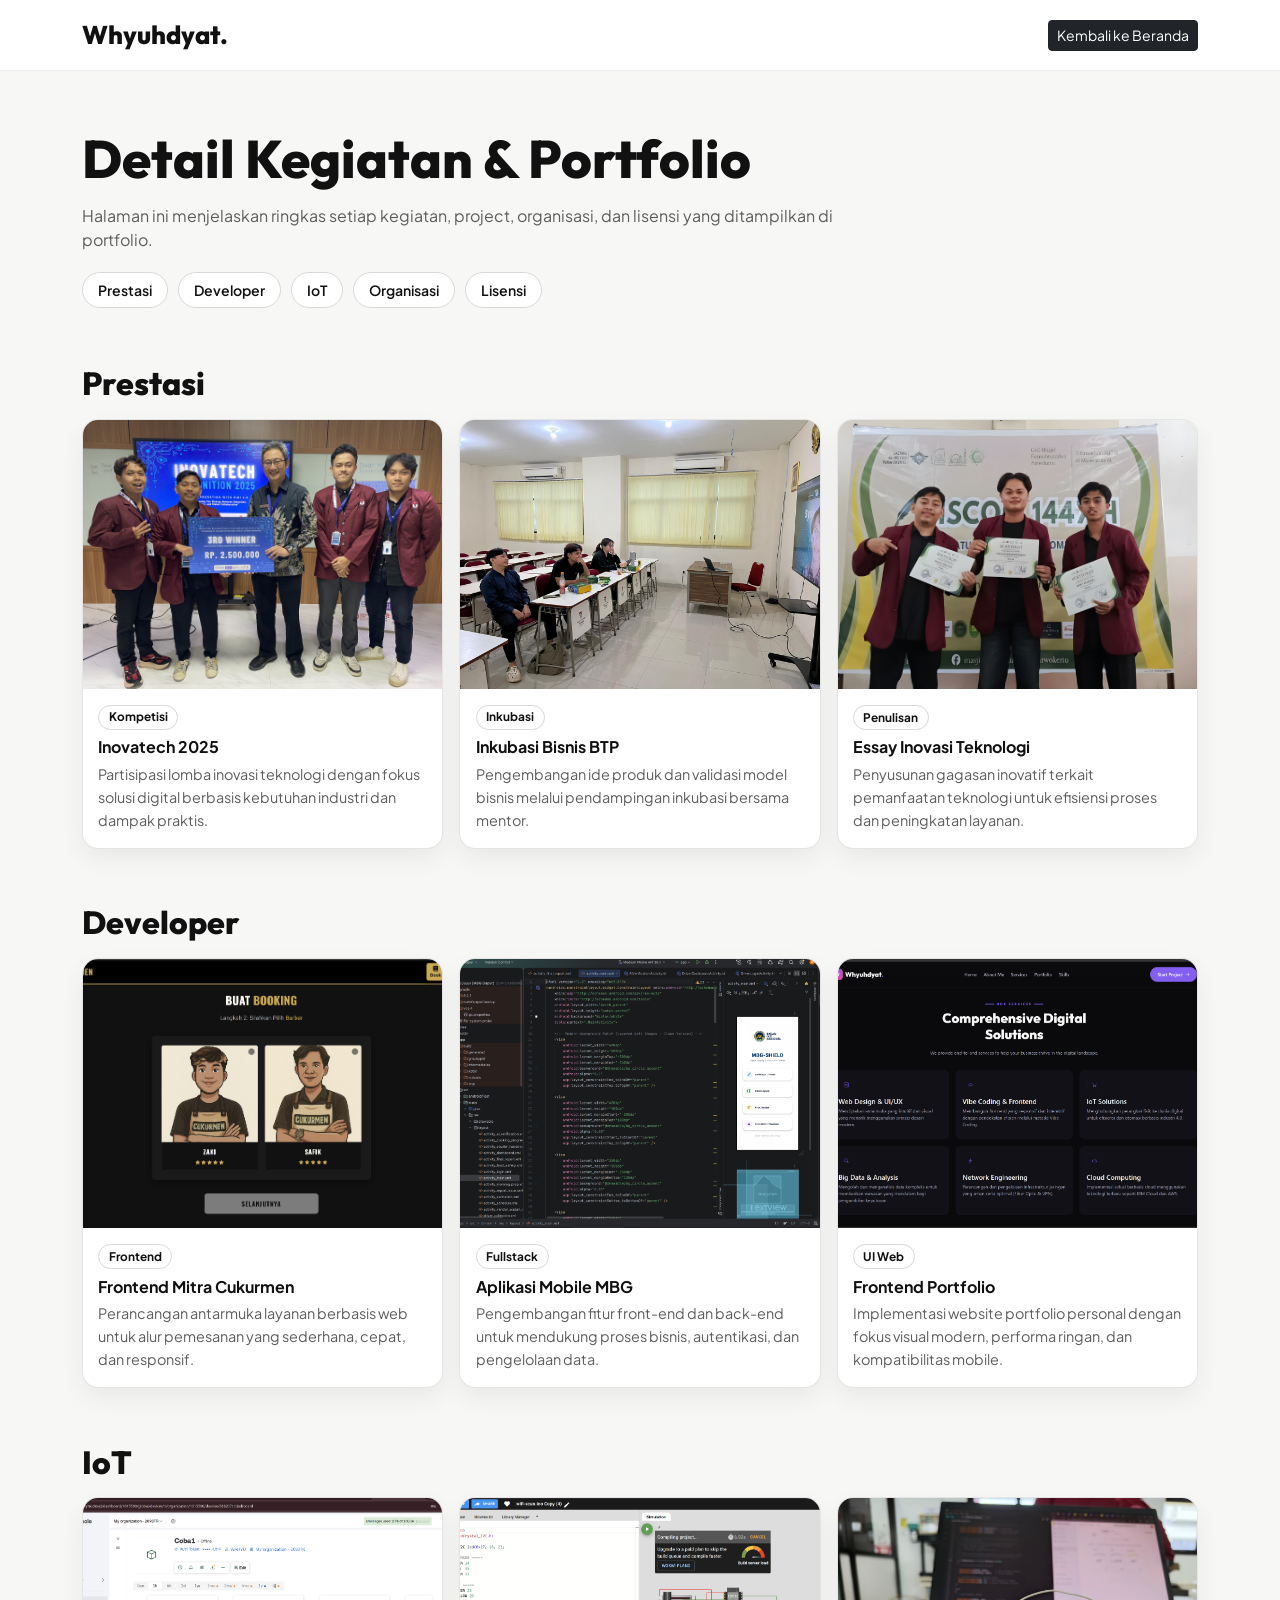
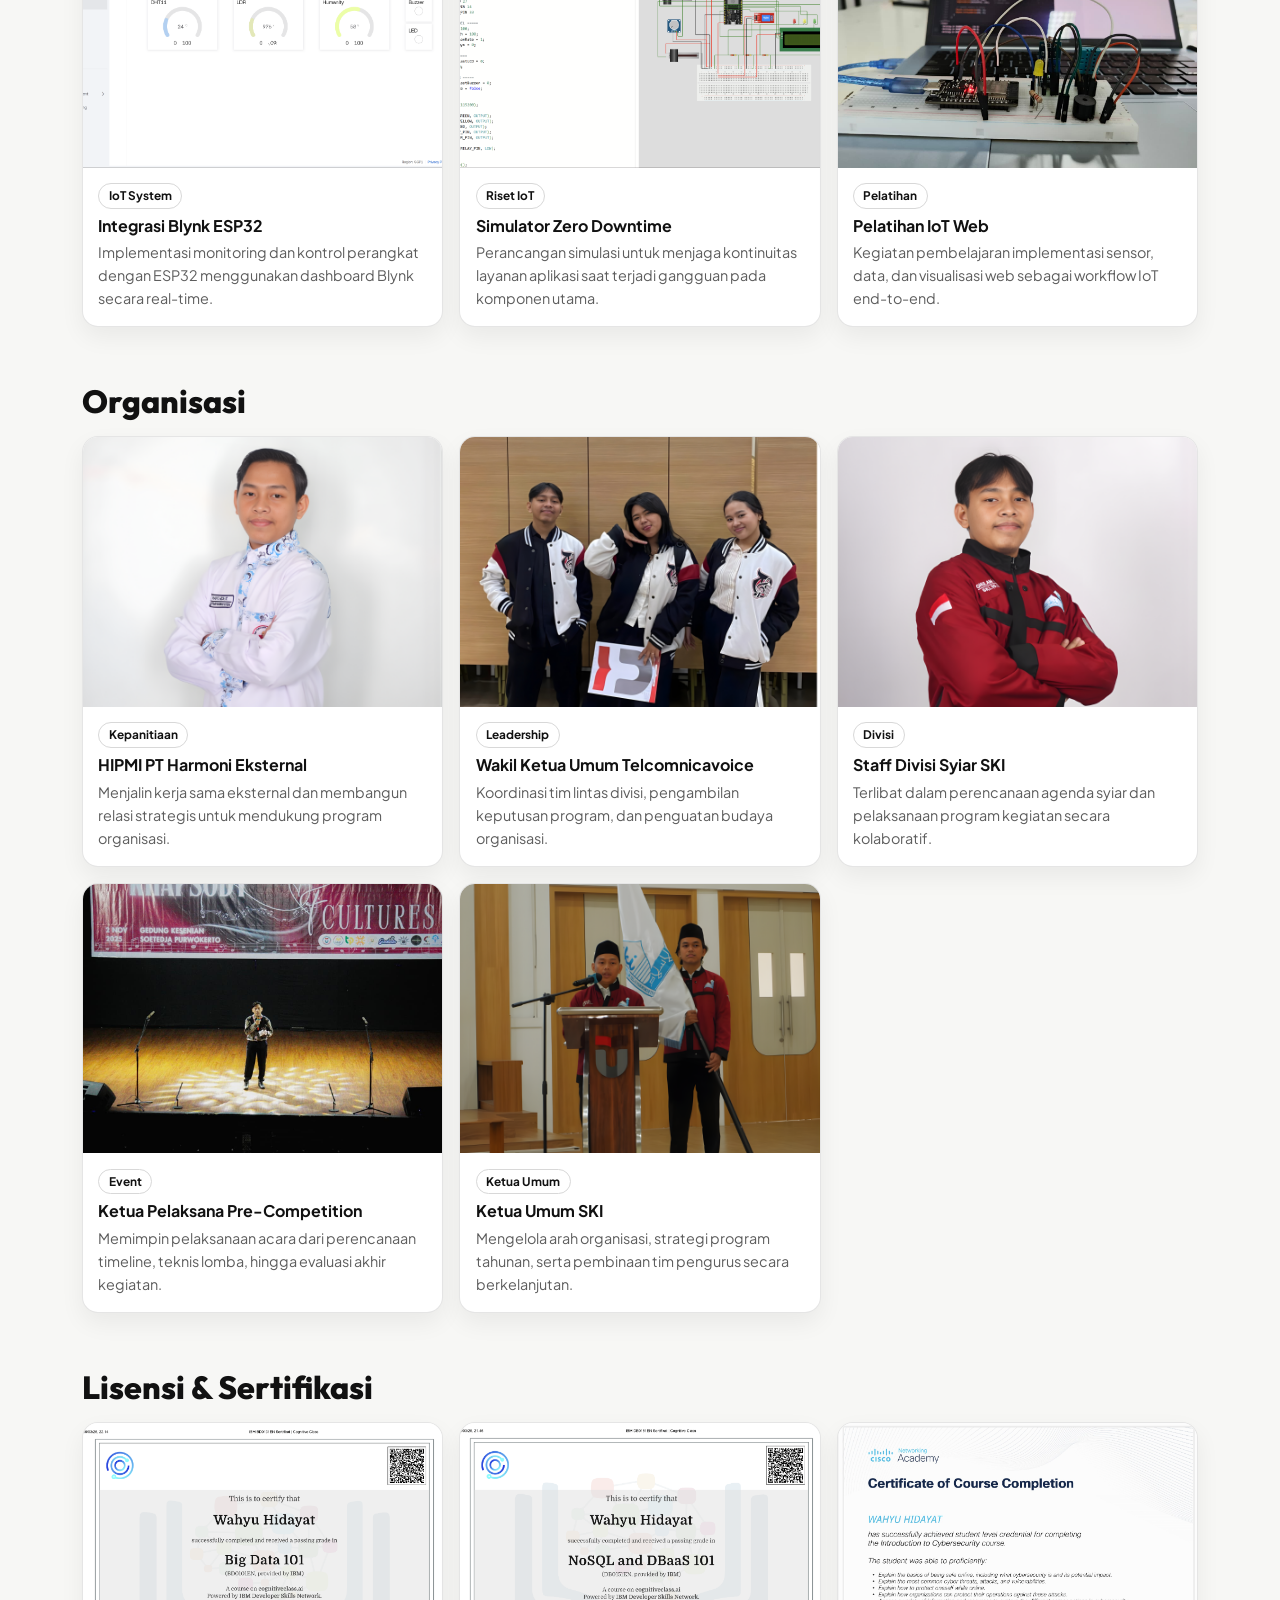
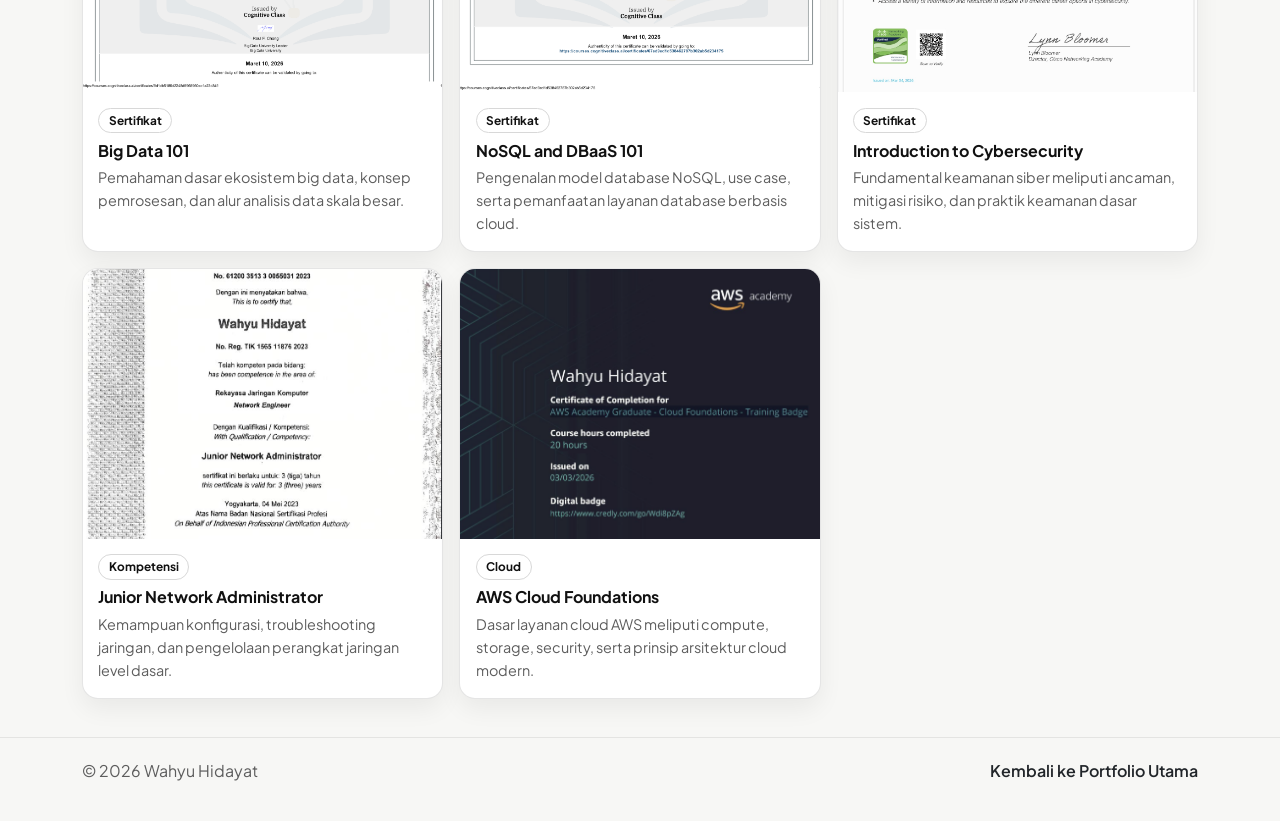
==== kegiatan.html @ df93b041 "update" ====
<!doctype html>
<html lang="id">
  <head>
    <meta charset="UTF-8" />
    <meta name="viewport" content="width=device-width, initial-scale=1.0" />
    <title>Detail Kegiatan - Wahyu Hidayat</title>
    <link rel="preconnect" href="https://fonts.googleapis.com" />
    <link rel="preconnect" href="https://fonts.gstatic.com" crossorigin />
    <link
      href="https://fonts.googleapis.com/css2?family=Outfit:wght@400;600;700;800&family=Plus+Jakarta+Sans:wght@400;500;600;700&display=swap"
      rel="stylesheet"
    />
    <link
      href="https://cdn.jsdelivr.net/npm/bootstrap@5.3.3/dist/css/bootstrap.min.css"
      rel="stylesheet"
      integrity="sha384-QWTKZyjpPEjISv5WaRU9OFeRpok6YctnYmDr5pNlyT2bRjXh0JMhjY6hW+ALEwIH"
      crossorigin="anonymous"
    />
    <style>
      :root {
        --bg: #f7f7f5;
        --surface: #ffffff;
        --fg: #111111;
        --muted: #5d5d5d;
        --line: #d8d8d8;
      }

      body {
        font-family: "Plus Jakarta Sans", sans-serif;
        background: var(--bg);
        color: var(--fg);
      }

      .topbar {
        position: sticky;
        top: 0;
        z-index: 100;
        background: rgba(255, 255, 255, 0.95);
        backdrop-filter: blur(10px);
        border-bottom: 1px solid rgba(0, 0, 0, 0.08);
      }

      .brand {
        font-family: "Outfit", sans-serif;
        font-weight: 800;
        font-size: 1.6rem;
      }

      .page-hero {
        padding: 3.5rem 0 2.5rem;
      }

      .page-title {
        font-family: "Outfit", sans-serif;
        font-weight: 800;
        font-size: clamp(2rem, 4.6vw, 3.3rem);
        margin-bottom: 0.8rem;
      }

      .page-subtitle {
        color: var(--muted);
        max-width: 820px;
      }

      .category-nav {
        display: flex;
        flex-wrap: wrap;
        gap: 0.6rem;
        margin-top: 1.3rem;
      }

      .category-nav a {
        text-decoration: none;
        color: var(--fg);
        background: var(--surface);
        border: 1px solid var(--line);
        border-radius: 999px;
        padding: 0.4rem 0.95rem;
        font-weight: 600;
        font-size: 0.88rem;
      }

      .section-block {
        padding: 1rem 0 2.4rem;
      }

      .section-block h2 {
        font-family: "Outfit", sans-serif;
        font-weight: 800;
        margin-bottom: 1rem;
      }

      .activity-grid {
        display: grid;
        grid-template-columns: repeat(3, minmax(0, 1fr));
        gap: 1rem;
      }

      .activity-card {
        background: var(--surface);
        border: 1px solid rgba(0, 0, 0, 0.1);
        border-radius: 16px;
        overflow: hidden;
        box-shadow: 0 10px 24px rgba(0, 0, 0, 0.06);
      }

      .activity-card img {
        width: 100%;
        aspect-ratio: 4 / 3;
        object-fit: cover;
        display: block;
      }

      .activity-body {
        padding: 0.9rem 0.95rem 1rem;
      }

      .activity-title {
        font-size: 1rem;
        font-weight: 700;
        margin-bottom: 0.4rem;
      }

      .activity-desc {
        font-size: 0.9rem;
        line-height: 1.6;
        color: var(--muted);
        margin: 0;
      }

      .activity-meta {
        display: inline-block;
        margin-bottom: 0.45rem;
        border: 1px solid var(--line);
        border-radius: 999px;
        padding: 0.18rem 0.6rem;
        font-size: 0.74rem;
        font-weight: 700;
      }

      .footer-note {
        border-top: 1px solid rgba(0, 0, 0, 0.08);
        padding: 1.3rem 0 2.4rem;
        color: var(--muted);
      }

      @media (max-width: 991.98px) {
        .activity-grid {
          grid-template-columns: repeat(2, minmax(0, 1fr));
        }
      }

      @media (max-width: 767.98px) {
        .page-hero {
          padding: 2.4rem 0 1.5rem;
        }

        .activity-grid {
          grid-template-columns: repeat(2, minmax(0, 1fr));
          gap: 0.75rem;
        }

        .activity-card img {
          aspect-ratio: 1 / 1;
        }

        .activity-body {
          padding: 0.75rem;
        }

        .activity-title {
          font-size: 0.9rem;
        }

        .activity-desc {
          font-size: 0.8rem;
          line-height: 1.45;
        }
      }
    </style>
  </head>
  <body>
    <header class="topbar">
      <div class="container py-3 d-flex align-items-center justify-content-between">
        <div class="brand">Whyuhdyat.</div>
        <a href="index.html" class="btn btn-dark btn-sm">Kembali ke Beranda</a>
      </div>
    </header>

    <main>
      <section class="page-hero">
        <div class="container">
          <h1 class="page-title">Detail Kegiatan & Portfolio</h1>
          <p class="page-subtitle">
            Halaman ini menjelaskan ringkas setiap kegiatan, project, organisasi, dan lisensi yang ditampilkan di portfolio.
          </p>
          <div class="category-nav">
            <a href="#prestasi">Prestasi</a>
            <a href="#developer">Developer</a>
            <a href="#iot">IoT</a>
            <a href="#organisasi">Organisasi</a>
            <a href="#lisensi">Lisensi</a>
          </div>
        </div>
      </section>

      <section id="prestasi" class="section-block">
        <div class="container">
          <h2>Prestasi</h2>
          <div class="activity-grid">
            <article class="activity-card">
              <img src="Image/lomba1.jpg" alt="Inovatech 2025" />
              <div class="activity-body">
                <span class="activity-meta">Kompetisi</span>
                <h3 class="activity-title">Inovatech 2025</h3>
                <p class="activity-desc">Partisipasi lomba inovasi teknologi dengan fokus solusi digital berbasis kebutuhan industri dan dampak praktis.</p>
              </div>
            </article>
            <article class="activity-card">
              <img src="Image/lomba2.jpeg" alt="Inkubasi Bisnis BTP" />
              <div class="activity-body">
                <span class="activity-meta">Inkubasi</span>
                <h3 class="activity-title">Inkubasi Bisnis BTP</h3>
                <p class="activity-desc">Pengembangan ide produk dan validasi model bisnis melalui pendampingan inkubasi bersama mentor.</p>
              </div>
            </article>
            <article class="activity-card">
              <img src="Image/lomba3.png" alt="Essay Inovasi Teknologi" />
              <div class="activity-body">
                <span class="activity-meta">Penulisan</span>
                <h3 class="activity-title">Essay Inovasi Teknologi</h3>
                <p class="activity-desc">Penyusunan gagasan inovatif terkait pemanfaatan teknologi untuk efisiensi proses dan peningkatan layanan.</p>
              </div>
            </article>
          </div>
        </div>
      </section>

      <section id="developer" class="section-block">
        <div class="container">
          <h2>Developer</h2>
          <div class="activity-grid">
            <article class="activity-card">
              <img src="Image/dev1.png" alt="Frontend Mitra Cukurmen" />
              <div class="activity-body">
                <span class="activity-meta">Frontend</span>
                <h3 class="activity-title">Frontend Mitra Cukurmen</h3>
                <p class="activity-desc">Perancangan antarmuka layanan berbasis web untuk alur pemesanan yang sederhana, cepat, dan responsif.</p>
              </div>
            </article>
            <article class="activity-card">
              <img src="Image/dev2.png" alt="Fullstack Aplikasi Mobile MBG" />
              <div class="activity-body">
                <span class="activity-meta">Fullstack</span>
                <h3 class="activity-title">Aplikasi Mobile MBG</h3>
                <p class="activity-desc">Pengembangan fitur front-end dan back-end untuk mendukung proses bisnis, autentikasi, dan pengelolaan data.</p>
              </div>
            </article>
            <article class="activity-card">
              <img src="Image/dev3.png" alt="Frontend Portofolio" />
              <div class="activity-body">
                <span class="activity-meta">UI Web</span>
                <h3 class="activity-title">Frontend Portfolio</h3>
                <p class="activity-desc">Implementasi website portfolio personal dengan fokus visual modern, performa ringan, dan kompatibilitas mobile.</p>
              </div>
            </article>
          </div>
        </div>
      </section>

      <section id="iot" class="section-block">
        <div class="container">
          <h2>IoT</h2>
          <div class="activity-grid">
            <article class="activity-card">
              <img src="Image/iot1.png" alt="Integrasi Blynk ESP32" />
              <div class="activity-body">
                <span class="activity-meta">IoT System</span>
                <h3 class="activity-title">Integrasi Blynk ESP32</h3>
                <p class="activity-desc">Implementasi monitoring dan kontrol perangkat dengan ESP32 menggunakan dashboard Blynk secara real-time.</p>
              </div>
            </article>
            <article class="activity-card">
              <img src="Image/iot2.png" alt="Simulator Zero Downtime Aplikasi" />
              <div class="activity-body">
                <span class="activity-meta">Riset IoT</span>
                <h3 class="activity-title">Simulator Zero Downtime</h3>
                <p class="activity-desc">Perancangan simulasi untuk menjaga kontinuitas layanan aplikasi saat terjadi gangguan pada komponen utama.</p>
              </div>
            </article>
            <article class="activity-card">
              <img src="Image/iot3.jpeg" alt="Pelatihan IoT Web" />
              <div class="activity-body">
                <span class="activity-meta">Pelatihan</span>
                <h3 class="activity-title">Pelatihan IoT Web</h3>
                <p class="activity-desc">Kegiatan pembelajaran implementasi sensor, data, dan visualisasi web sebagai workflow IoT end-to-end.</p>
              </div>
            </article>
          </div>
        </div>
      </section>

      <section id="organisasi" class="section-block">
        <div class="container">
          <h2>Organisasi</h2>
          <div class="activity-grid">
            <article class="activity-card">
              <img src="Image/organisasi1.png" alt="Hipmi PT Harmoni Eksternal" />
              <div class="activity-body">
                <span class="activity-meta">Kepanitiaan</span>
                <h3 class="activity-title">HIPMI PT Harmoni Eksternal</h3>
                <p class="activity-desc">Menjalin kerja sama eksternal dan membangun relasi strategis untuk mendukung program organisasi.</p>
              </div>
            </article>
            <article class="activity-card">
              <img src="Image/organisasi2.png" alt="Wakil Ketua Umum Telcomnicavoice" />
              <div class="activity-body">
                <span class="activity-meta">Leadership</span>
                <h3 class="activity-title">Wakil Ketua Umum Telcomnicavoice</h3>
                <p class="activity-desc">Koordinasi tim lintas divisi, pengambilan keputusan program, dan penguatan budaya organisasi.</p>
              </div>
            </article>
            <article class="activity-card">
              <img src="Image/organisasi3.png" alt="Staff Divisi Syiar SKI" />
              <div class="activity-body">
                <span class="activity-meta">Divisi</span>
                <h3 class="activity-title">Staff Divisi Syiar SKI</h3>
                <p class="activity-desc">Terlibat dalam perencanaan agenda syiar dan pelaksanaan program kegiatan secara kolaboratif.</p>
              </div>
            </article>
            <article class="activity-card">
              <img src="Image/organisasi4.png.jpeg" alt="Ketua Pelaksana Pre-Competition" />
              <div class="activity-body">
                <span class="activity-meta">Event</span>
                <h3 class="activity-title">Ketua Pelaksana Pre-Competition</h3>
                <p class="activity-desc">Memimpin pelaksanaan acara dari perencanaan timeline, teknis lomba, hingga evaluasi akhir kegiatan.</p>
              </div>
            </article>
            <article class="activity-card">
              <img src="Image/organisasi5.png" alt="Ketua Umum SKI" />
              <div class="activity-body">
                <span class="activity-meta">Ketua Umum</span>
                <h3 class="activity-title">Ketua Umum SKI</h3>
                <p class="activity-desc">Mengelola arah organisasi, strategi program tahunan, serta pembinaan tim pengurus secara berkelanjutan.</p>
              </div>
            </article>
          </div>
        </div>
      </section>

      <section id="lisensi" class="section-block">
        <div class="container">
          <h2>Lisensi & Sertifikasi</h2>
          <div class="activity-grid">
            <article class="activity-card">
              <img src="Image/sertif1.png" alt="Big Data 101" />
              <div class="activity-body">
                <span class="activity-meta">Sertifikat</span>
                <h3 class="activity-title">Big Data 101</h3>
                <p class="activity-desc">Pemahaman dasar ekosistem big data, konsep pemrosesan, dan alur analisis data skala besar.</p>
              </div>
            </article>
            <article class="activity-card">
              <img src="Image/sertif2.png" alt="NoSQL and DBaaS 101" />
              <div class="activity-body">
                <span class="activity-meta">Sertifikat</span>
                <h3 class="activity-title">NoSQL and DBaaS 101</h3>
                <p class="activity-desc">Pengenalan model database NoSQL, use case, serta pemanfaatan layanan database berbasis cloud.</p>
              </div>
            </article>
            <article class="activity-card">
              <img src="Image/sertif3.png" alt="Introduction to Cybersecurity" />
              <div class="activity-body">
                <span class="activity-meta">Sertifikat</span>
                <h3 class="activity-title">Introduction to Cybersecurity</h3>
                <p class="activity-desc">Fundamental keamanan siber meliputi ancaman, mitigasi risiko, dan praktik keamanan dasar sistem.</p>
              </div>
            </article>
            <article class="activity-card">
              <img src="Image/sertif4.png" alt="Sertifikat Kompetensi Junior Network Administrator" />
              <div class="activity-body">
                <span class="activity-meta">Kompetensi</span>
                <h3 class="activity-title">Junior Network Administrator</h3>
                <p class="activity-desc">Kemampuan konfigurasi, troubleshooting jaringan, dan pengelolaan perangkat jaringan level dasar.</p>
              </div>
            </article>
            <article class="activity-card">
              <img src="Image/sertif5.png" alt="AWS Academy Graduate - Cloud Foundations" />
              <div class="activity-body">
                <span class="activity-meta">Cloud</span>
                <h3 class="activity-title">AWS Cloud Foundations</h3>
                <p class="activity-desc">Dasar layanan cloud AWS meliputi compute, storage, security, serta prinsip arsitektur cloud modern.</p>
              </div>
            </article>
          </div>
        </div>
      </section>
    </main>

    <footer class="footer-note">
      <div class="container">
        <div class="d-flex flex-wrap justify-content-between gap-2">
          <span>&copy; 2026 Wahyu Hidayat</span>
          <a href="index.html" class="text-decoration-none text-dark fw-semibold">Kembali ke Portfolio Utama</a>
        </div>
      </div>
    </footer>
  </body>
</html>
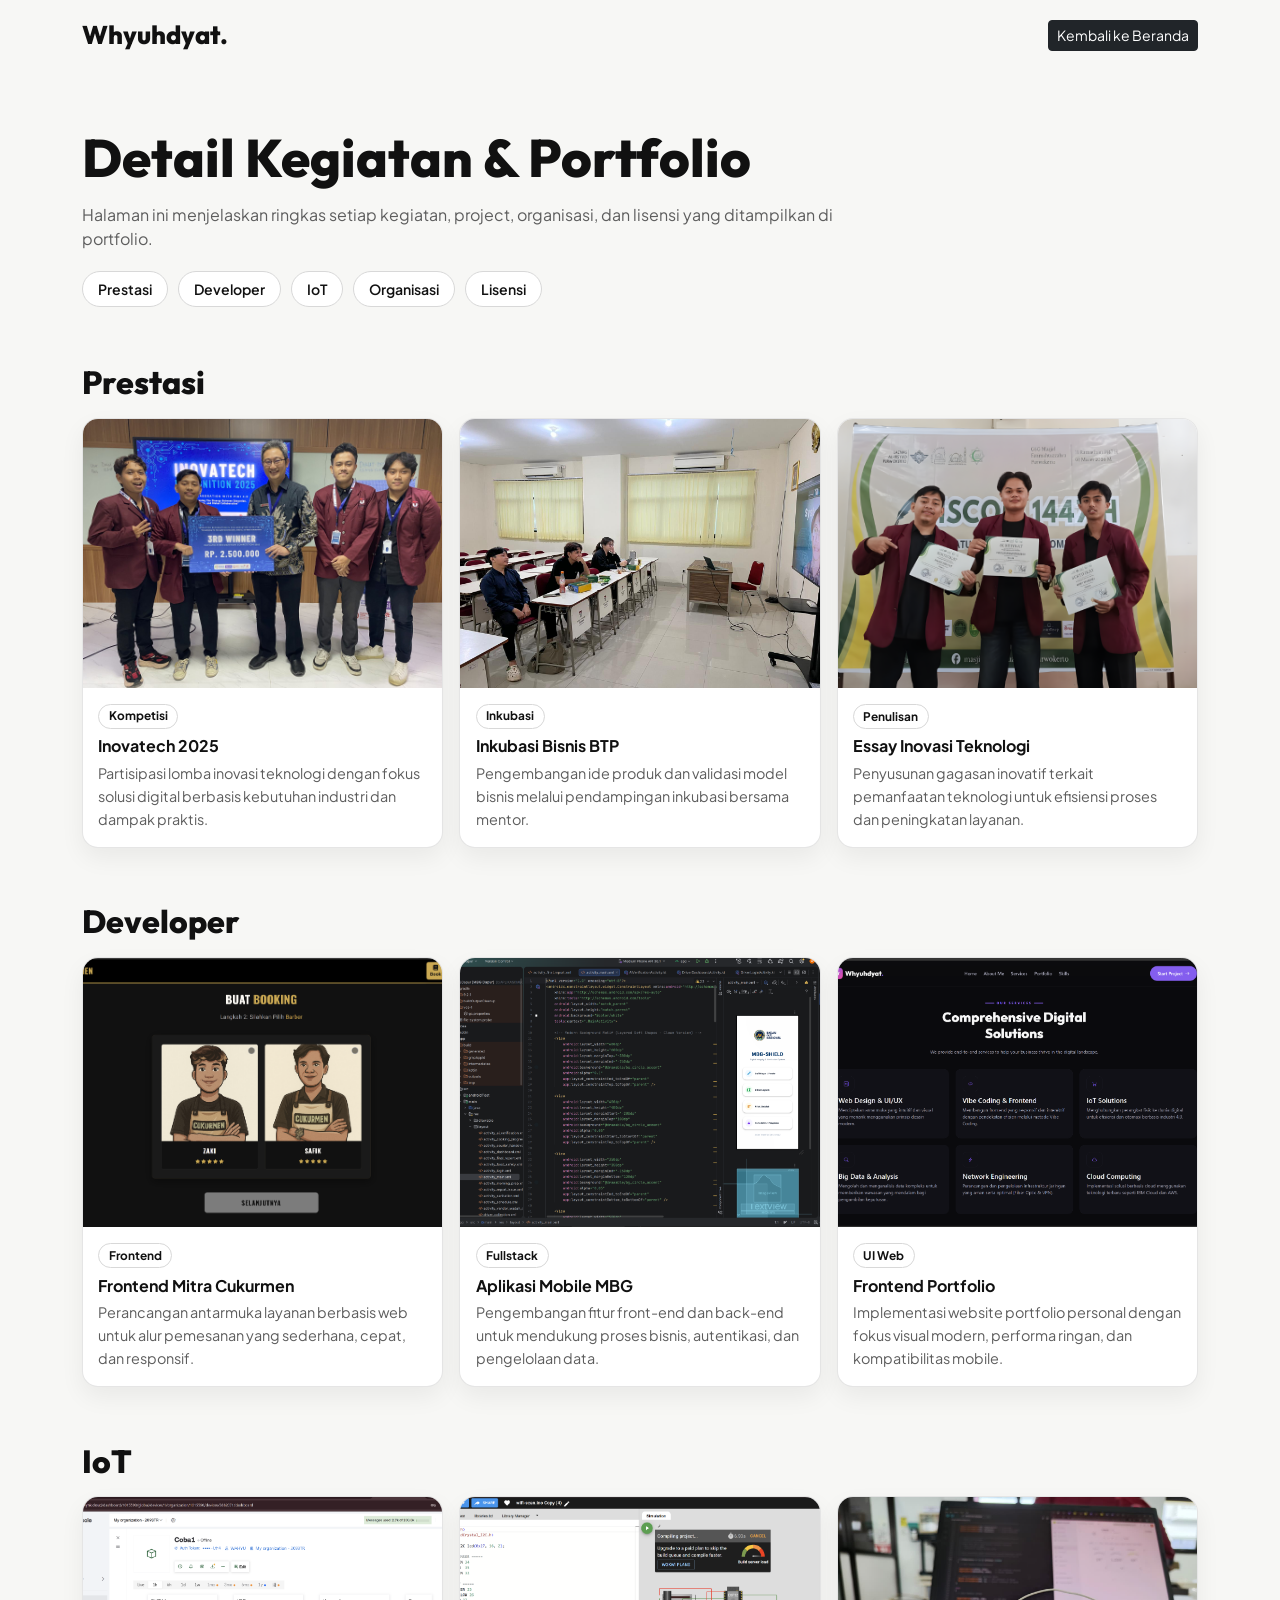
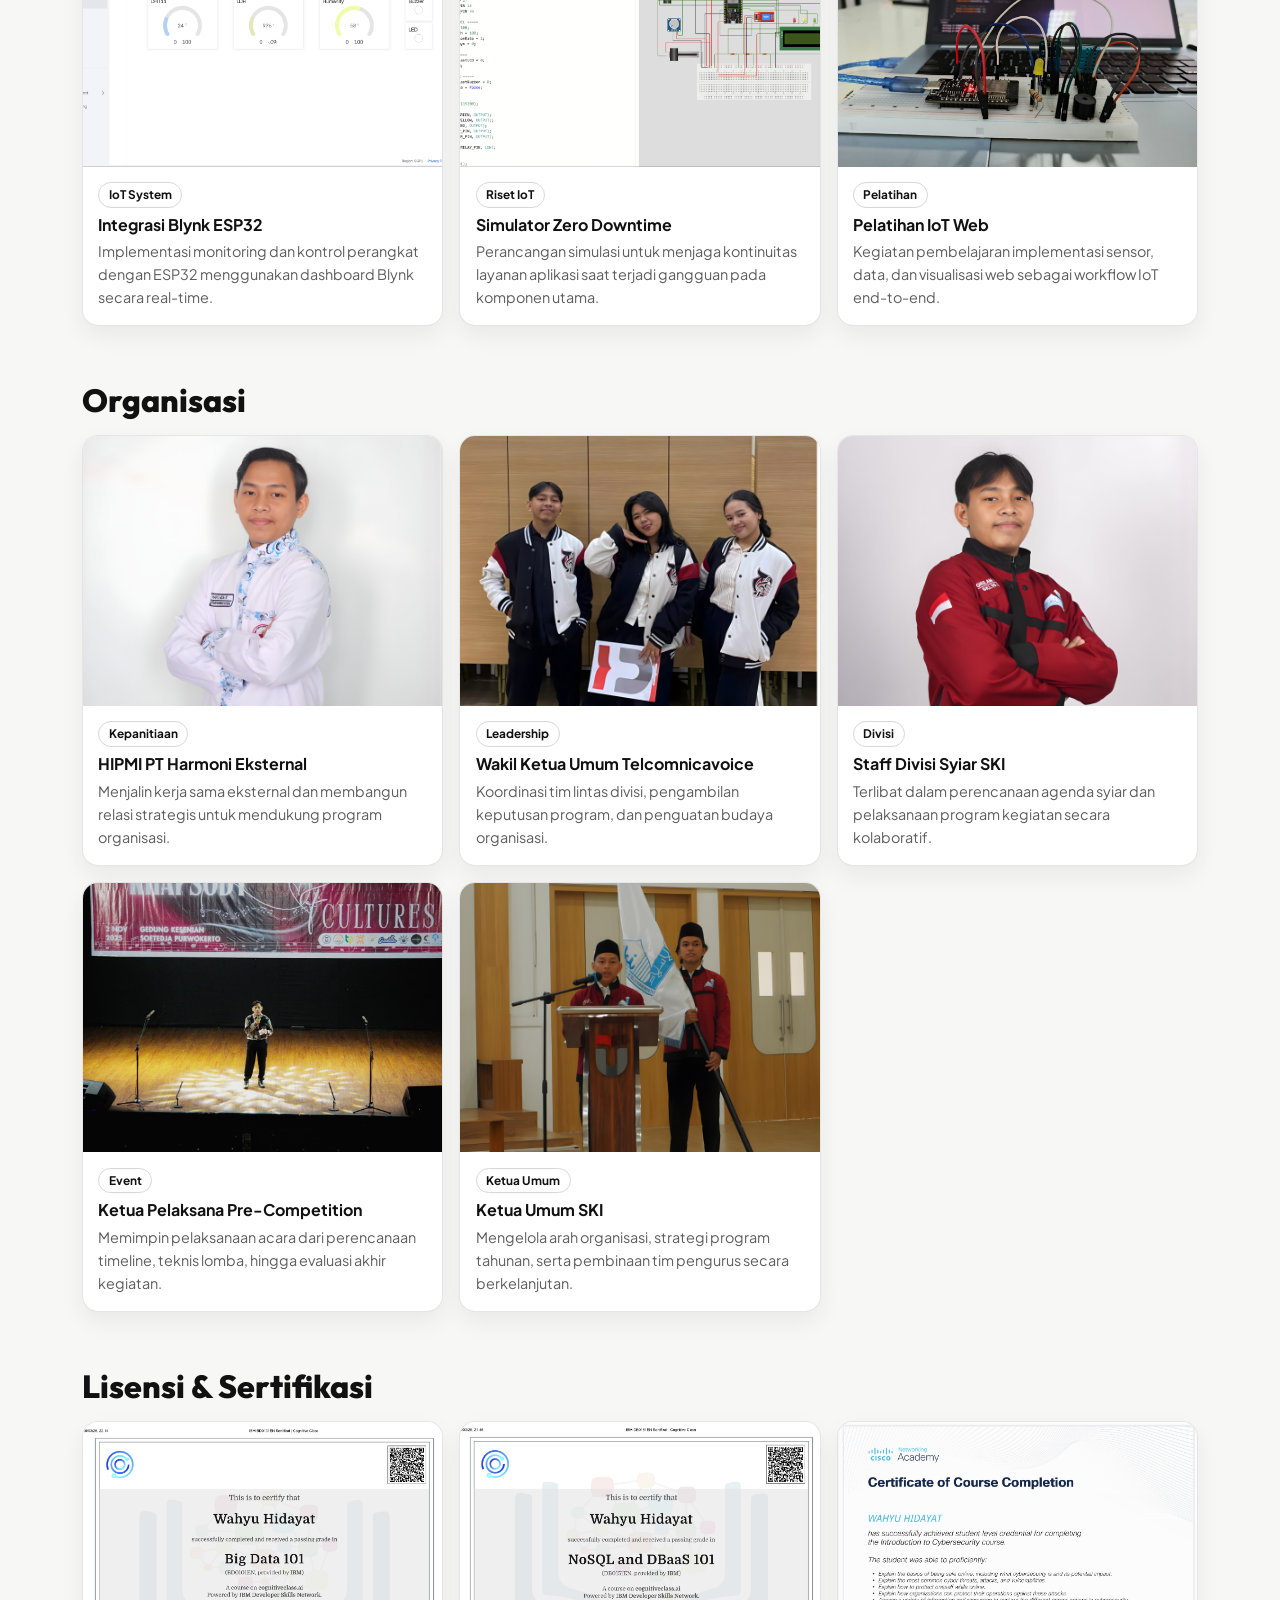
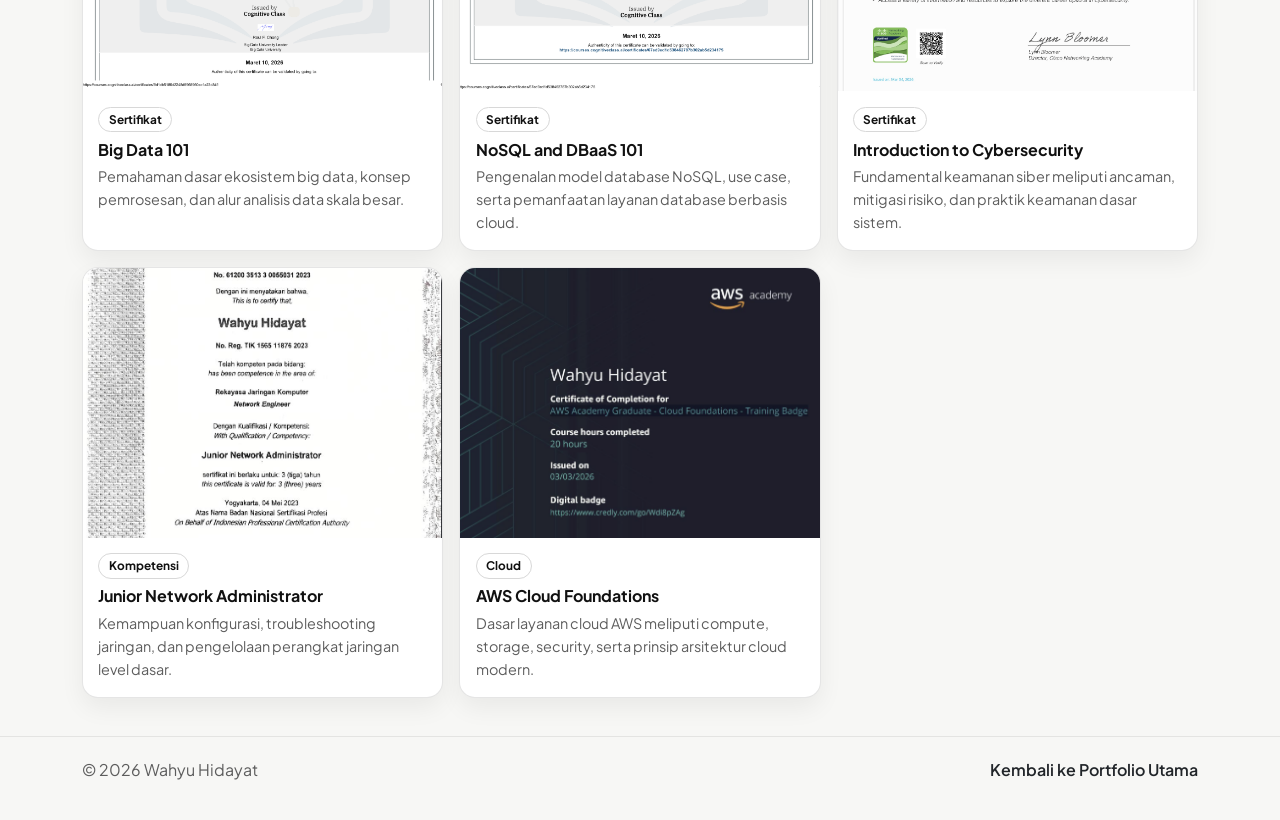
==== commit 03fcb67a: "update" ====
--- a/kegiatan.html
+++ b/kegiatan.html
@@ -35,6 +35,10 @@
         position: sticky;
         top: 0;
         z-index: 100;
+        background: transparent; /* Initially transparent */
+        transition: background 0.3s ease, backdrop-filter 0.3s ease, border-bottom 0.3s ease;
+      }
+      .topbar.scrolled {
         background: rgba(255, 255, 255, 0.95);
         backdrop-filter: blur(10px);
         border-bottom: 1px solid rgba(0, 0, 0, 0.08);
@@ -175,6 +179,12 @@
         .activity-desc {
           font-size: 0.8rem;
           line-height: 1.45;
+        }
+      }
+
+      @media (max-width: 575.98px) { /* Extra small screens */
+        .activity-grid {
+          grid-template-columns: repeat(1, minmax(0, 1fr)); /* 1 column */
         }
       }
     </style>
@@ -405,5 +415,17 @@
         </div>
       </div>
     </footer>
+
+    <script>
+      // Script for sticky header behavior
+      const topbar = document.querySelector(".topbar");
+      window.addEventListener("scroll", () => {
+        if (window.scrollY > 20) {
+          topbar.classList.add("scrolled");
+        } else {
+          topbar.classList.remove("scrolled");
+        }
+      });
+    </script>
   </body>
 </html>
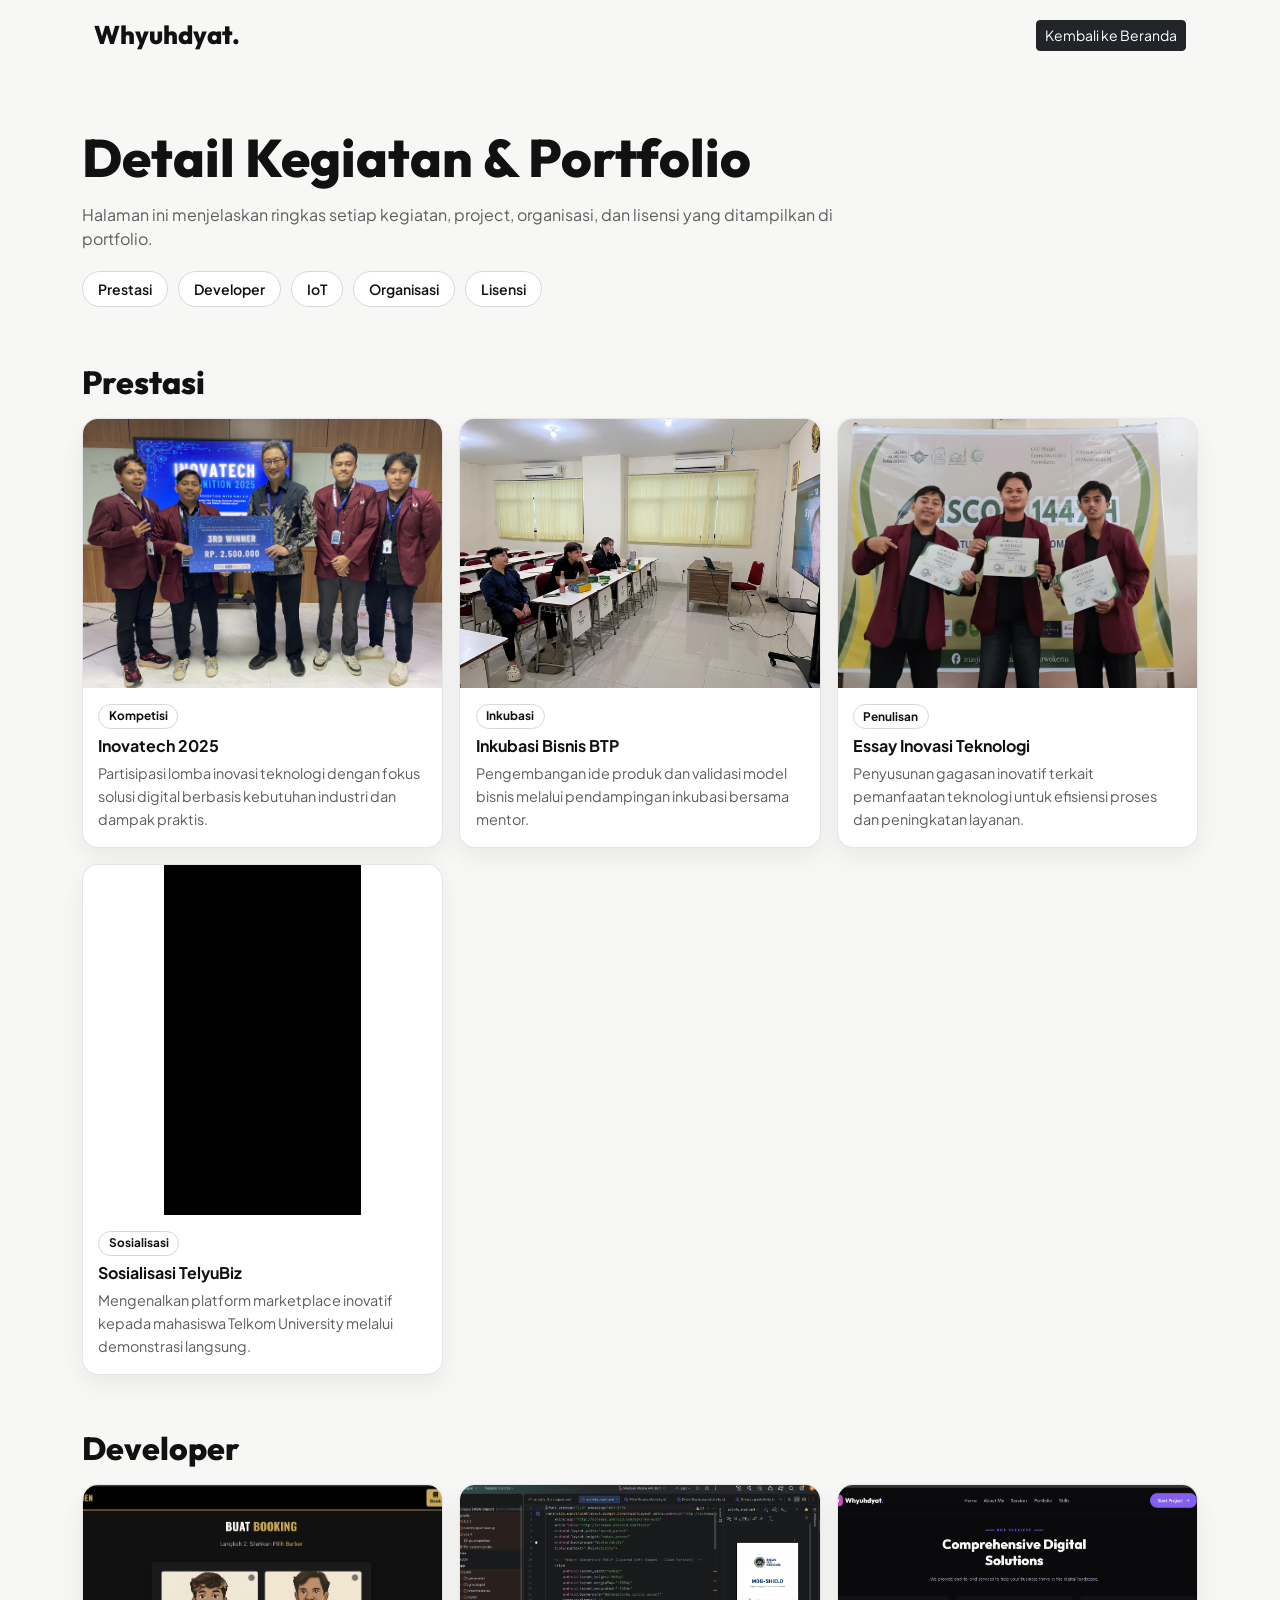
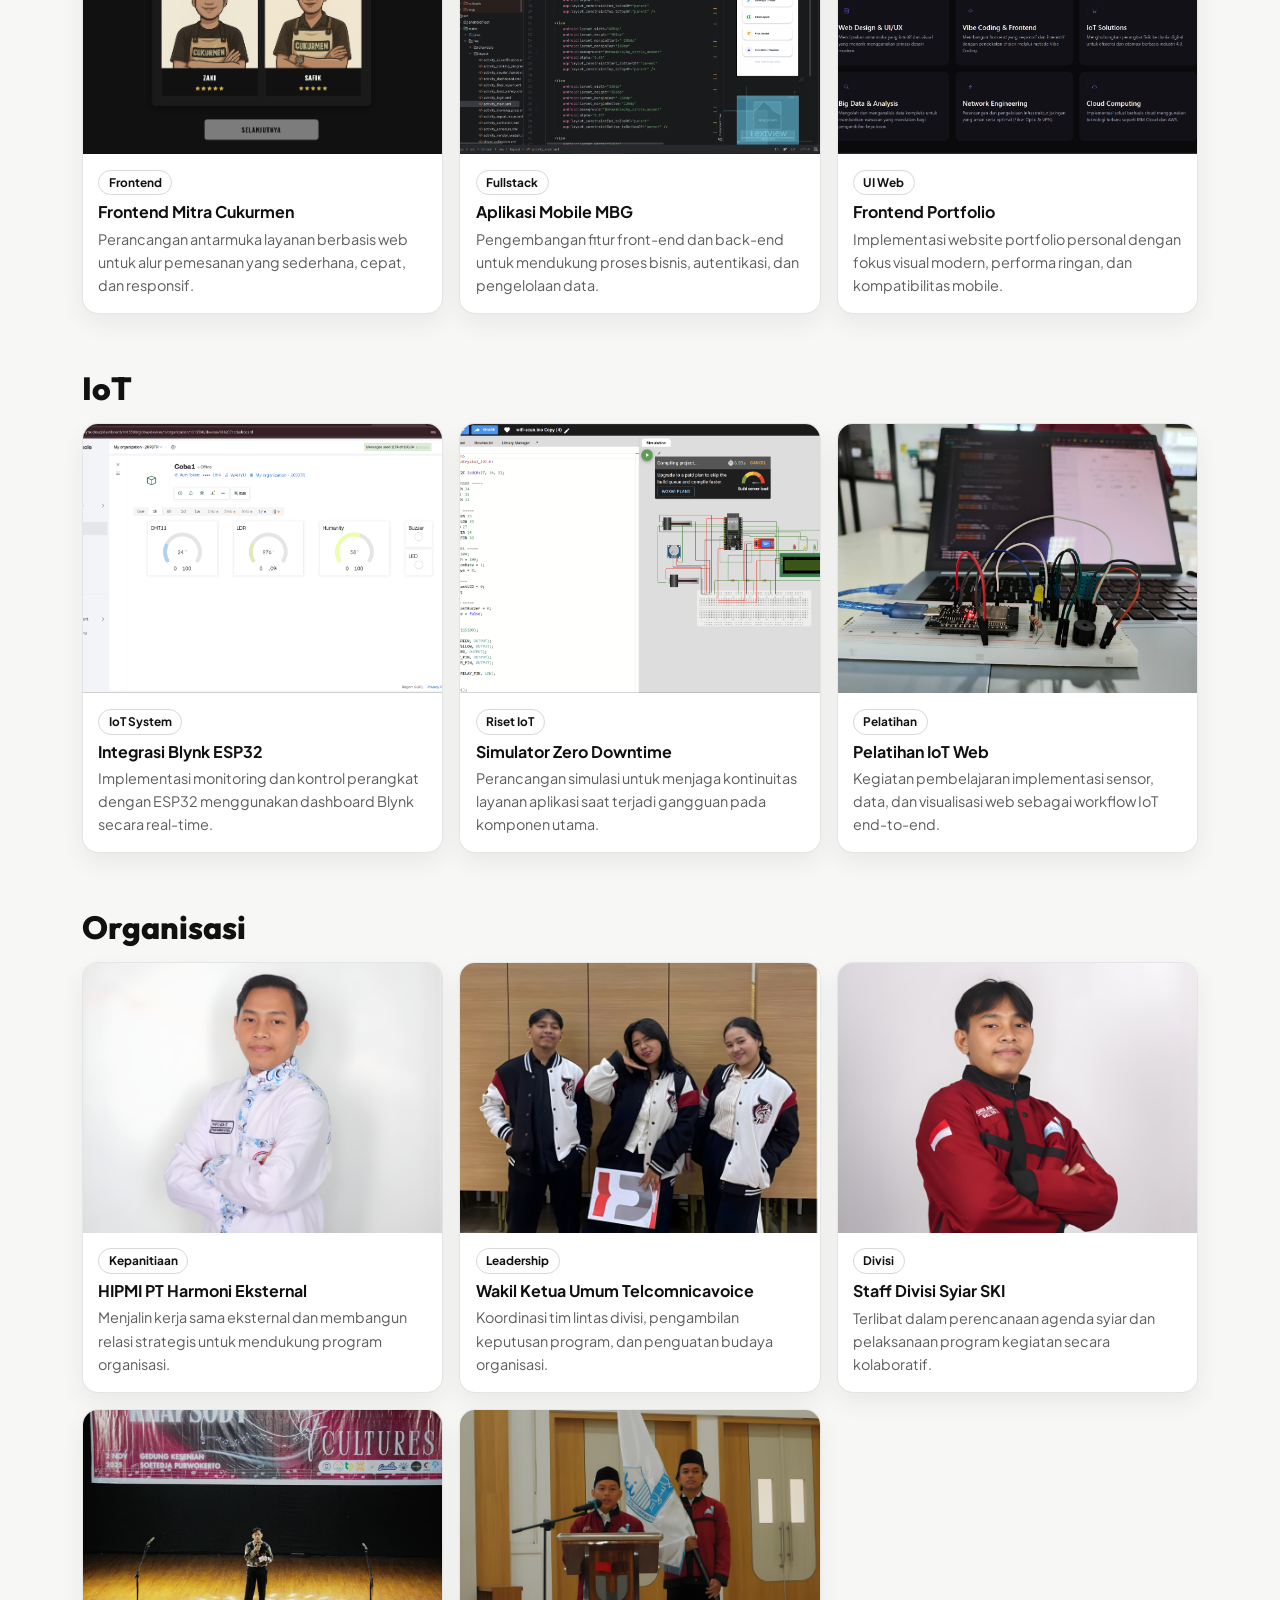
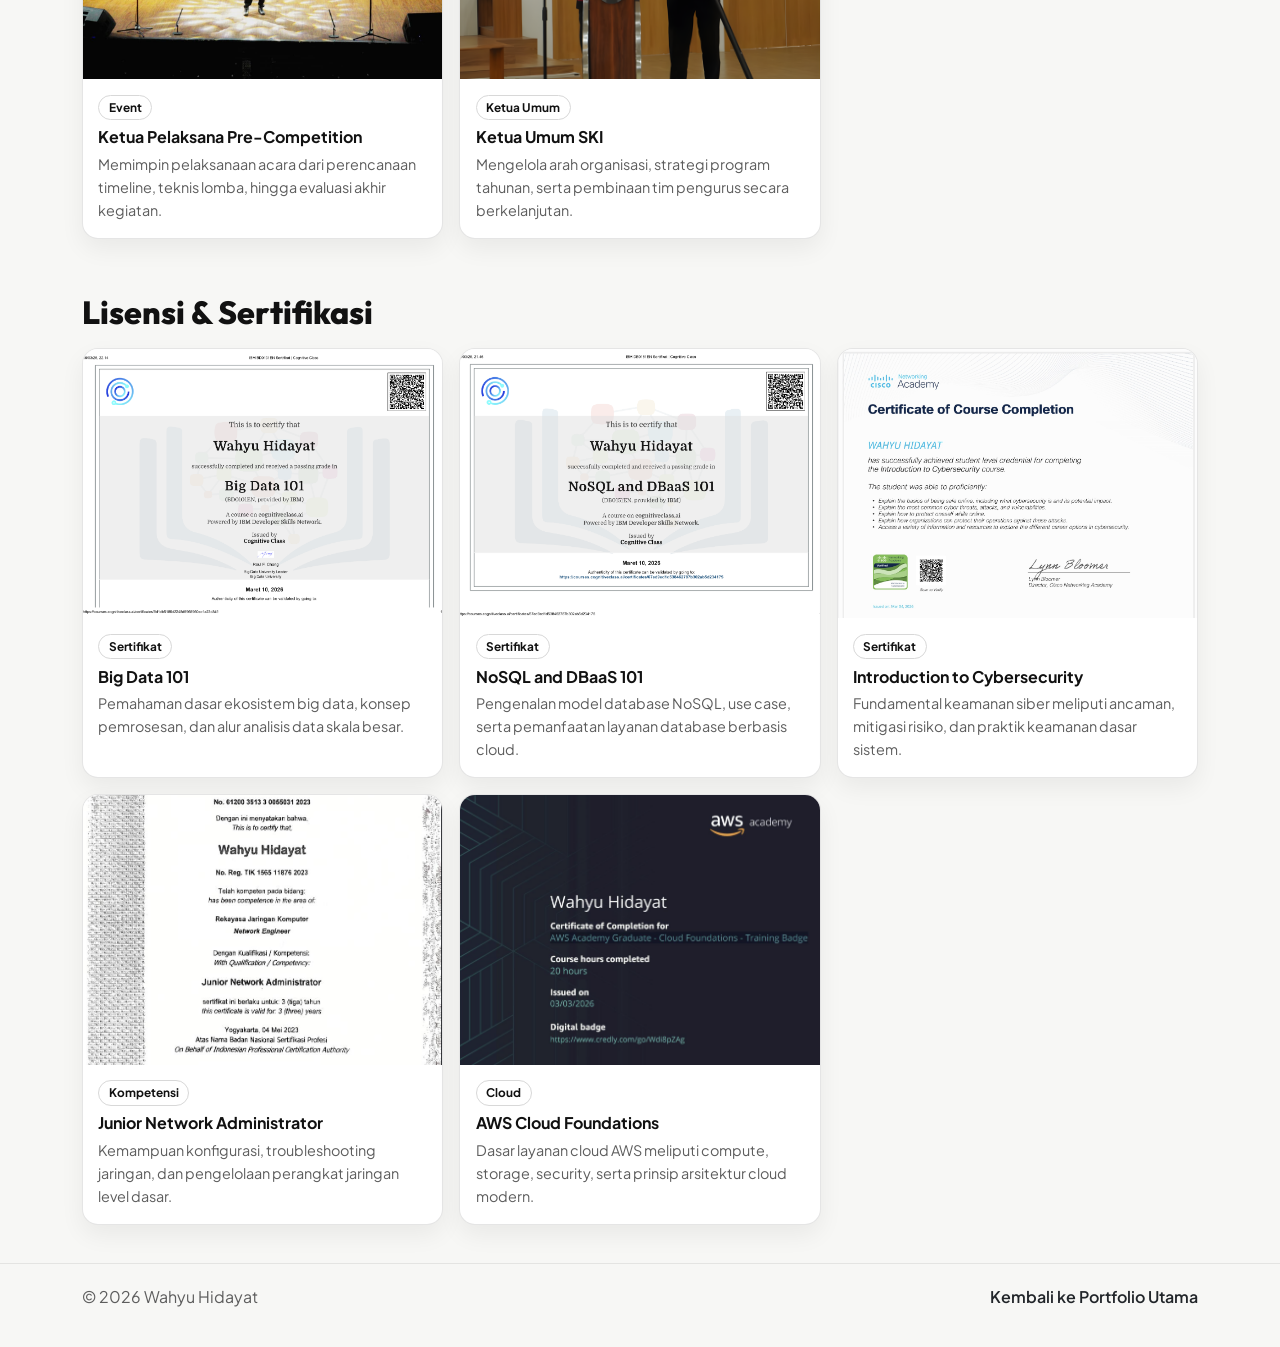
==== commit 56ef4ed4: "feat: add view and download buttons for CV, update assets" ====
--- a/kegiatan.html
+++ b/kegiatan.html
@@ -1,431 +1,472 @@
 <!doctype html>
 <html lang="id">
-  <head>
-    <meta charset="UTF-8" />
-    <meta name="viewport" content="width=device-width, initial-scale=1.0" />
-    <title>Detail Kegiatan - Wahyu Hidayat</title>
-    <link rel="preconnect" href="https://fonts.googleapis.com" />
-    <link rel="preconnect" href="https://fonts.gstatic.com" crossorigin />
-    <link
-      href="https://fonts.googleapis.com/css2?family=Outfit:wght@400;600;700;800&family=Plus+Jakarta+Sans:wght@400;500;600;700&display=swap"
-      rel="stylesheet"
-    />
-    <link
-      href="https://cdn.jsdelivr.net/npm/bootstrap@5.3.3/dist/css/bootstrap.min.css"
-      rel="stylesheet"
-      integrity="sha384-QWTKZyjpPEjISv5WaRU9OFeRpok6YctnYmDr5pNlyT2bRjXh0JMhjY6hW+ALEwIH"
-      crossorigin="anonymous"
-    />
-    <style>
-      :root {
-        --bg: #f7f7f5;
-        --surface: #ffffff;
-        --fg: #111111;
-        --muted: #5d5d5d;
-        --line: #d8d8d8;
-      }
-
-      body {
-        font-family: "Plus Jakarta Sans", sans-serif;
-        background: var(--bg);
-        color: var(--fg);
-      }
-
-      .topbar {
-        position: sticky;
-        top: 0;
-        z-index: 100;
-        background: transparent; /* Initially transparent */
-        transition: background 0.3s ease, backdrop-filter 0.3s ease, border-bottom 0.3s ease;
-      }
-      .topbar.scrolled {
-        background: rgba(255, 255, 255, 0.95);
-        backdrop-filter: blur(10px);
-        border-bottom: 1px solid rgba(0, 0, 0, 0.08);
-      }
-
-      .brand {
-        font-family: "Outfit", sans-serif;
-        font-weight: 800;
-        font-size: 1.6rem;
-      }
-
+
+<head>
+  <meta charset="UTF-8" />
+  <meta name="viewport" content="width=device-width, initial-scale=1.0" />
+  <title>Detail Kegiatan - Wahyu Hidayat</title>
+  <link rel="icon" type="image/png" href="Image/logo%20white.png?v=3" />
+  <link rel="shortcut icon" href="Image/logo%20white.png?v=3" type="image/x-icon" />
+  <link rel="preconnect" href="https://fonts.googleapis.com" />
+  <link rel="preconnect" href="https://fonts.gstatic.com" crossorigin />
+  <link
+    href="https://fonts.googleapis.com/css2?family=Outfit:wght@400;600;700;800&family=Plus+Jakarta+Sans:wght@400;500;600;700&display=swap"
+    rel="stylesheet" />
+  <link href="https://cdn.jsdelivr.net/npm/bootstrap@5.3.3/dist/css/bootstrap.min.css" rel="stylesheet"
+    integrity="sha384-QWTKZyjpPEjISv5WaRU9OFeRpok6YctnYmDr5pNlyT2bRjXh0JMhjY6hW+ALEwIH" crossorigin="anonymous" />
+  <style>
+    :root {
+      --bg: #f7f7f5;
+      --surface: #ffffff;
+      --fg: #111111;
+      --muted: #5d5d5d;
+      --line: #d8d8d8;
+    }
+
+    html,
+    body {
+      font-family: "Plus Jakarta Sans", sans-serif;
+      background: var(--bg);
+      color: var(--fg);
+      overflow-x: hidden;
+      width: 100%;
+      max-width: 100%;
+    }
+
+    .topbar {
+      position: sticky;
+      top: 0;
+      z-index: 100;
+      background: transparent;
+      /* Initially transparent */
+      transition: background 0.3s ease, backdrop-filter 0.3s ease, border-bottom 0.3s ease;
+    }
+
+    .topbar.scrolled {
+      background: rgba(255, 255, 255, 0.95);
+      backdrop-filter: blur(10px);
+      border-bottom: 1px solid rgba(0, 0, 0, 0.08);
+    }
+
+    .brand {
+      font-family: "Outfit", sans-serif;
+      font-weight: 800;
+      font-size: 1.6rem;
+    }
+
+    .page-hero {
+      padding: 3.5rem 0 2.5rem;
+    }
+
+    .page-title {
+      font-family: "Outfit", sans-serif;
+      font-weight: 800;
+      font-size: clamp(2rem, 4.6vw, 3.3rem);
+      margin-bottom: 0.8rem;
+    }
+
+    .page-subtitle {
+      color: var(--muted);
+      max-width: 820px;
+    }
+
+    .category-nav {
+      display: flex;
+      flex-wrap: wrap;
+      gap: 0.6rem;
+      margin-top: 1.3rem;
+    }
+
+    .category-nav a {
+      text-decoration: none;
+      color: var(--fg);
+      background: var(--surface);
+      border: 1px solid var(--line);
+      border-radius: 999px;
+      padding: 0.4rem 0.95rem;
+      font-weight: 600;
+      font-size: 0.88rem;
+    }
+
+    .section-block {
+      padding: 1rem 0 2.4rem;
+    }
+
+    .section-block h2 {
+      font-family: "Outfit", sans-serif;
+      font-weight: 800;
+      margin-bottom: 1rem;
+    }
+
+    .activity-grid {
+      display: grid;
+      grid-template-columns: repeat(3, minmax(0, 1fr));
+      gap: 1rem;
+    }
+
+    .activity-card {
+      background: var(--surface);
+      border: 1px solid rgba(0, 0, 0, 0.1);
+      border-radius: 16px;
+      overflow: hidden;
+      box-shadow: 0 10px 24px rgba(0, 0, 0, 0.06);
+    }
+
+    .activity-card img {
+      width: 100%;
+      aspect-ratio: 4 / 3;
+      object-fit: cover;
+      display: block;
+    }
+
+    .activity-body {
+      padding: 0.9rem 0.95rem 1rem;
+    }
+
+    .activity-title {
+      font-size: 1rem;
+      font-weight: 700;
+      margin-bottom: 0.4rem;
+    }
+
+    .activity-desc {
+      font-size: 0.9rem;
+      line-height: 1.6;
+      color: var(--muted);
+      margin: 0;
+    }
+
+    .activity-meta {
+      display: inline-block;
+      margin-bottom: 0.45rem;
+      border: 1px solid var(--line);
+      border-radius: 999px;
+      padding: 0.18rem 0.6rem;
+      font-size: 0.74rem;
+      font-weight: 700;
+    }
+
+    .footer-note {
+      border-top: 1px solid rgba(0, 0, 0, 0.08);
+      padding: 1.3rem 0 2.4rem;
+      color: var(--muted);
+    }
+
+    @media (max-width: 991.98px) {
+      .activity-grid {
+        grid-template-columns: repeat(2, minmax(0, 1fr));
+      }
+    }
+
+    @media (max-width: 767.98px) {
       .page-hero {
-        padding: 3.5rem 0 2.5rem;
-      }
-
-      .page-title {
-        font-family: "Outfit", sans-serif;
-        font-weight: 800;
-        font-size: clamp(2rem, 4.6vw, 3.3rem);
-        margin-bottom: 0.8rem;
-      }
-
-      .page-subtitle {
-        color: var(--muted);
-        max-width: 820px;
-      }
-
-      .category-nav {
-        display: flex;
-        flex-wrap: wrap;
-        gap: 0.6rem;
-        margin-top: 1.3rem;
-      }
-
-      .category-nav a {
-        text-decoration: none;
-        color: var(--fg);
-        background: var(--surface);
-        border: 1px solid var(--line);
-        border-radius: 999px;
-        padding: 0.4rem 0.95rem;
-        font-weight: 600;
-        font-size: 0.88rem;
-      }
-
-      .section-block {
-        padding: 1rem 0 2.4rem;
-      }
-
-      .section-block h2 {
-        font-family: "Outfit", sans-serif;
-        font-weight: 800;
-        margin-bottom: 1rem;
+        padding: 2.4rem 0 1.5rem;
       }
 
       .activity-grid {
-        display: grid;
-        grid-template-columns: repeat(3, minmax(0, 1fr));
-        gap: 1rem;
-      }
-
-      .activity-card {
-        background: var(--surface);
-        border: 1px solid rgba(0, 0, 0, 0.1);
-        border-radius: 16px;
-        overflow: hidden;
-        box-shadow: 0 10px 24px rgba(0, 0, 0, 0.06);
+        grid-template-columns: repeat(2, minmax(0, 1fr));
+        gap: 0.75rem;
       }
 
       .activity-card img {
-        width: 100%;
-        aspect-ratio: 4 / 3;
-        object-fit: cover;
-        display: block;
+        aspect-ratio: 1 / 1;
       }
 
       .activity-body {
-        padding: 0.9rem 0.95rem 1rem;
+        padding: 0.75rem;
       }
 
       .activity-title {
-        font-size: 1rem;
-        font-weight: 700;
-        margin-bottom: 0.4rem;
+        font-size: 0.9rem;
       }
 
       .activity-desc {
-        font-size: 0.9rem;
-        line-height: 1.6;
-        color: var(--muted);
-        margin: 0;
-      }
-
-      .activity-meta {
-        display: inline-block;
-        margin-bottom: 0.45rem;
-        border: 1px solid var(--line);
-        border-radius: 999px;
-        padding: 0.18rem 0.6rem;
-        font-size: 0.74rem;
-        font-weight: 700;
-      }
-
-      .footer-note {
-        border-top: 1px solid rgba(0, 0, 0, 0.08);
-        padding: 1.3rem 0 2.4rem;
-        color: var(--muted);
-      }
-
-      @media (max-width: 991.98px) {
-        .activity-grid {
-          grid-template-columns: repeat(2, minmax(0, 1fr));
-        }
-      }
-
-      @media (max-width: 767.98px) {
-        .page-hero {
-          padding: 2.4rem 0 1.5rem;
-        }
-
-        .activity-grid {
-          grid-template-columns: repeat(2, minmax(0, 1fr));
-          gap: 0.75rem;
-        }
-
-        .activity-card img {
-          aspect-ratio: 1 / 1;
-        }
-
-        .activity-body {
-          padding: 0.75rem;
-        }
-
-        .activity-title {
-          font-size: 0.9rem;
-        }
-
-        .activity-desc {
-          font-size: 0.8rem;
-          line-height: 1.45;
-        }
-      }
-
-      @media (max-width: 575.98px) { /* Extra small screens */
-        .activity-grid {
-          grid-template-columns: repeat(1, minmax(0, 1fr)); /* 1 column */
-        }
-      }
-    </style>
-  </head>
-  <body>
-    <header class="topbar">
-      <div class="container py-3 d-flex align-items-center justify-content-between">
-        <div class="brand">Whyuhdyat.</div>
-        <a href="index.html" class="btn btn-dark btn-sm">Kembali ke Beranda</a>
-      </div>
-    </header>
-
-    <main>
-      <section class="page-hero">
-        <div class="container">
-          <h1 class="page-title">Detail Kegiatan & Portfolio</h1>
-          <p class="page-subtitle">
-            Halaman ini menjelaskan ringkas setiap kegiatan, project, organisasi, dan lisensi yang ditampilkan di portfolio.
-          </p>
-          <div class="category-nav">
-            <a href="#prestasi">Prestasi</a>
-            <a href="#developer">Developer</a>
-            <a href="#iot">IoT</a>
-            <a href="#organisasi">Organisasi</a>
-            <a href="#lisensi">Lisensi</a>
-          </div>
-        </div>
-      </section>
-
-      <section id="prestasi" class="section-block">
-        <div class="container">
-          <h2>Prestasi</h2>
-          <div class="activity-grid">
-            <article class="activity-card">
-              <img src="Image/lomba1.jpg" alt="Inovatech 2025" />
-              <div class="activity-body">
-                <span class="activity-meta">Kompetisi</span>
-                <h3 class="activity-title">Inovatech 2025</h3>
-                <p class="activity-desc">Partisipasi lomba inovasi teknologi dengan fokus solusi digital berbasis kebutuhan industri dan dampak praktis.</p>
-              </div>
-            </article>
-            <article class="activity-card">
-              <img src="Image/lomba2.jpeg" alt="Inkubasi Bisnis BTP" />
-              <div class="activity-body">
-                <span class="activity-meta">Inkubasi</span>
-                <h3 class="activity-title">Inkubasi Bisnis BTP</h3>
-                <p class="activity-desc">Pengembangan ide produk dan validasi model bisnis melalui pendampingan inkubasi bersama mentor.</p>
-              </div>
-            </article>
-            <article class="activity-card">
-              <img src="Image/lomba3.png" alt="Essay Inovasi Teknologi" />
-              <div class="activity-body">
-                <span class="activity-meta">Penulisan</span>
-                <h3 class="activity-title">Essay Inovasi Teknologi</h3>
-                <p class="activity-desc">Penyusunan gagasan inovatif terkait pemanfaatan teknologi untuk efisiensi proses dan peningkatan layanan.</p>
-              </div>
-            </article>
-          </div>
-        </div>
-      </section>
-
-      <section id="developer" class="section-block">
-        <div class="container">
-          <h2>Developer</h2>
-          <div class="activity-grid">
-            <article class="activity-card">
-              <img src="Image/dev1.png" alt="Frontend Mitra Cukurmen" />
-              <div class="activity-body">
-                <span class="activity-meta">Frontend</span>
-                <h3 class="activity-title">Frontend Mitra Cukurmen</h3>
-                <p class="activity-desc">Perancangan antarmuka layanan berbasis web untuk alur pemesanan yang sederhana, cepat, dan responsif.</p>
-              </div>
-            </article>
-            <article class="activity-card">
-              <img src="Image/dev2.png" alt="Fullstack Aplikasi Mobile MBG" />
-              <div class="activity-body">
-                <span class="activity-meta">Fullstack</span>
-                <h3 class="activity-title">Aplikasi Mobile MBG</h3>
-                <p class="activity-desc">Pengembangan fitur front-end dan back-end untuk mendukung proses bisnis, autentikasi, dan pengelolaan data.</p>
-              </div>
-            </article>
-            <article class="activity-card">
-              <img src="Image/dev3.png" alt="Frontend Portofolio" />
-              <div class="activity-body">
-                <span class="activity-meta">UI Web</span>
-                <h3 class="activity-title">Frontend Portfolio</h3>
-                <p class="activity-desc">Implementasi website portfolio personal dengan fokus visual modern, performa ringan, dan kompatibilitas mobile.</p>
-              </div>
-            </article>
-          </div>
-        </div>
-      </section>
-
-      <section id="iot" class="section-block">
-        <div class="container">
-          <h2>IoT</h2>
-          <div class="activity-grid">
-            <article class="activity-card">
-              <img src="Image/iot1.png" alt="Integrasi Blynk ESP32" />
-              <div class="activity-body">
-                <span class="activity-meta">IoT System</span>
-                <h3 class="activity-title">Integrasi Blynk ESP32</h3>
-                <p class="activity-desc">Implementasi monitoring dan kontrol perangkat dengan ESP32 menggunakan dashboard Blynk secara real-time.</p>
-              </div>
-            </article>
-            <article class="activity-card">
-              <img src="Image/iot2.png" alt="Simulator Zero Downtime Aplikasi" />
-              <div class="activity-body">
-                <span class="activity-meta">Riset IoT</span>
-                <h3 class="activity-title">Simulator Zero Downtime</h3>
-                <p class="activity-desc">Perancangan simulasi untuk menjaga kontinuitas layanan aplikasi saat terjadi gangguan pada komponen utama.</p>
-              </div>
-            </article>
-            <article class="activity-card">
-              <img src="Image/iot3.jpeg" alt="Pelatihan IoT Web" />
-              <div class="activity-body">
-                <span class="activity-meta">Pelatihan</span>
-                <h3 class="activity-title">Pelatihan IoT Web</h3>
-                <p class="activity-desc">Kegiatan pembelajaran implementasi sensor, data, dan visualisasi web sebagai workflow IoT end-to-end.</p>
-              </div>
-            </article>
-          </div>
-        </div>
-      </section>
-
-      <section id="organisasi" class="section-block">
-        <div class="container">
-          <h2>Organisasi</h2>
-          <div class="activity-grid">
-            <article class="activity-card">
-              <img src="Image/organisasi1.png" alt="Hipmi PT Harmoni Eksternal" />
-              <div class="activity-body">
-                <span class="activity-meta">Kepanitiaan</span>
-                <h3 class="activity-title">HIPMI PT Harmoni Eksternal</h3>
-                <p class="activity-desc">Menjalin kerja sama eksternal dan membangun relasi strategis untuk mendukung program organisasi.</p>
-              </div>
-            </article>
-            <article class="activity-card">
-              <img src="Image/organisasi2.png" alt="Wakil Ketua Umum Telcomnicavoice" />
-              <div class="activity-body">
-                <span class="activity-meta">Leadership</span>
-                <h3 class="activity-title">Wakil Ketua Umum Telcomnicavoice</h3>
-                <p class="activity-desc">Koordinasi tim lintas divisi, pengambilan keputusan program, dan penguatan budaya organisasi.</p>
-              </div>
-            </article>
-            <article class="activity-card">
-              <img src="Image/organisasi3.png" alt="Staff Divisi Syiar SKI" />
-              <div class="activity-body">
-                <span class="activity-meta">Divisi</span>
-                <h3 class="activity-title">Staff Divisi Syiar SKI</h3>
-                <p class="activity-desc">Terlibat dalam perencanaan agenda syiar dan pelaksanaan program kegiatan secara kolaboratif.</p>
-              </div>
-            </article>
-            <article class="activity-card">
-              <img src="Image/organisasi4.png.jpeg" alt="Ketua Pelaksana Pre-Competition" />
-              <div class="activity-body">
-                <span class="activity-meta">Event</span>
-                <h3 class="activity-title">Ketua Pelaksana Pre-Competition</h3>
-                <p class="activity-desc">Memimpin pelaksanaan acara dari perencanaan timeline, teknis lomba, hingga evaluasi akhir kegiatan.</p>
-              </div>
-            </article>
-            <article class="activity-card">
-              <img src="Image/organisasi5.png" alt="Ketua Umum SKI" />
-              <div class="activity-body">
-                <span class="activity-meta">Ketua Umum</span>
-                <h3 class="activity-title">Ketua Umum SKI</h3>
-                <p class="activity-desc">Mengelola arah organisasi, strategi program tahunan, serta pembinaan tim pengurus secara berkelanjutan.</p>
-              </div>
-            </article>
-          </div>
-        </div>
-      </section>
-
-      <section id="lisensi" class="section-block">
-        <div class="container">
-          <h2>Lisensi & Sertifikasi</h2>
-          <div class="activity-grid">
-            <article class="activity-card">
-              <img src="Image/sertif1.png" alt="Big Data 101" />
-              <div class="activity-body">
-                <span class="activity-meta">Sertifikat</span>
-                <h3 class="activity-title">Big Data 101</h3>
-                <p class="activity-desc">Pemahaman dasar ekosistem big data, konsep pemrosesan, dan alur analisis data skala besar.</p>
-              </div>
-            </article>
-            <article class="activity-card">
-              <img src="Image/sertif2.png" alt="NoSQL and DBaaS 101" />
-              <div class="activity-body">
-                <span class="activity-meta">Sertifikat</span>
-                <h3 class="activity-title">NoSQL and DBaaS 101</h3>
-                <p class="activity-desc">Pengenalan model database NoSQL, use case, serta pemanfaatan layanan database berbasis cloud.</p>
-              </div>
-            </article>
-            <article class="activity-card">
-              <img src="Image/sertif3.png" alt="Introduction to Cybersecurity" />
-              <div class="activity-body">
-                <span class="activity-meta">Sertifikat</span>
-                <h3 class="activity-title">Introduction to Cybersecurity</h3>
-                <p class="activity-desc">Fundamental keamanan siber meliputi ancaman, mitigasi risiko, dan praktik keamanan dasar sistem.</p>
-              </div>
-            </article>
-            <article class="activity-card">
-              <img src="Image/sertif4.png" alt="Sertifikat Kompetensi Junior Network Administrator" />
-              <div class="activity-body">
-                <span class="activity-meta">Kompetensi</span>
-                <h3 class="activity-title">Junior Network Administrator</h3>
-                <p class="activity-desc">Kemampuan konfigurasi, troubleshooting jaringan, dan pengelolaan perangkat jaringan level dasar.</p>
-              </div>
-            </article>
-            <article class="activity-card">
-              <img src="Image/sertif5.png" alt="AWS Academy Graduate - Cloud Foundations" />
-              <div class="activity-body">
-                <span class="activity-meta">Cloud</span>
-                <h3 class="activity-title">AWS Cloud Foundations</h3>
-                <p class="activity-desc">Dasar layanan cloud AWS meliputi compute, storage, security, serta prinsip arsitektur cloud modern.</p>
-              </div>
-            </article>
-          </div>
-        </div>
-      </section>
-    </main>
-
-    <footer class="footer-note">
-      <div class="container">
-        <div class="d-flex flex-wrap justify-content-between gap-2">
-          <span>&copy; 2026 Wahyu Hidayat</span>
-          <a href="index.html" class="text-decoration-none text-dark fw-semibold">Kembali ke Portfolio Utama</a>
-        </div>
-      </div>
-    </footer>
-
-    <script>
-      // Script for sticky header behavior
-      const topbar = document.querySelector(".topbar");
-      window.addEventListener("scroll", () => {
-        if (window.scrollY > 20) {
-          topbar.classList.add("scrolled");
-        } else {
-          topbar.classList.remove("scrolled");
-        }
-      });
-    </script>
-  </body>
-</html>
+        font-size: 0.8rem;
+        line-height: 1.45;
+      }
+    }
+
+    @media (max-width: 575.98px) {
+
+      /* Extra small screens */
+      .activity-grid {
+        grid-template-columns: repeat(1, minmax(0, 1fr));
+        /* 1 column */
+      }
+    }
+  </style>
+</head>
+
+<body>
+  <header class="topbar">
+    <div class="container py-3 d-flex align-items-center justify-content-between px-3 px-sm-4">
+      <div class="brand">Whyuhdyat.</div>
+      <a href="index.html" class="btn btn-dark btn-sm">Kembali ke Beranda</a>
+    </div>
+  </header>
+
+  <main>
+    <section class="page-hero">
+      <div class="container">
+        <h1 class="page-title">Detail Kegiatan & Portfolio</h1>
+        <p class="page-subtitle">
+          Halaman ini menjelaskan ringkas setiap kegiatan, project, organisasi, dan lisensi yang ditampilkan di
+          portfolio.
+        </p>
+        <div class="category-nav">
+          <a href="#prestasi">Prestasi</a>
+          <a href="#developer">Developer</a>
+          <a href="#iot">IoT</a>
+          <a href="#organisasi">Organisasi</a>
+          <a href="#lisensi">Lisensi</a>
+        </div>
+      </div>
+    </section>
+
+    <section id="prestasi" class="section-block">
+      <div class="container">
+        <h2>Prestasi</h2>
+        <div class="activity-grid">
+          <article class="activity-card">
+            <img src="Image/lomba1.jpg" alt="Inovatech 2025" />
+            <div class="activity-body">
+              <span class="activity-meta">Kompetisi</span>
+              <h3 class="activity-title">Inovatech 2025</h3>
+              <p class="activity-desc">Partisipasi lomba inovasi teknologi dengan fokus solusi digital berbasis
+                kebutuhan industri dan dampak praktis.</p>
+            </div>
+          </article>
+          <article class="activity-card">
+            <img src="Image/lomba2.jpeg" alt="Inkubasi Bisnis BTP" />
+            <div class="activity-body">
+              <span class="activity-meta">Inkubasi</span>
+              <h3 class="activity-title">Inkubasi Bisnis BTP</h3>
+              <p class="activity-desc">Pengembangan ide produk dan validasi model bisnis melalui pendampingan inkubasi
+                bersama mentor.</p>
+            </div>
+          </article>
+          <article class="activity-card">
+            <img src="Image/lomba3.png" alt="Essay Inovasi Teknologi" />
+            <div class="activity-body">
+              <span class="activity-meta">Penulisan</span>
+              <h3 class="activity-title">Essay Inovasi Teknologi</h3>
+              <p class="activity-desc">Penyusunan gagasan inovatif terkait pemanfaatan teknologi untuk efisiensi proses
+                dan peningkatan layanan.</p>
+            </div>
+          </article>
+          <article class="activity-card">
+            <div style="aspect-ratio: 9/16; background: #000; max-height: 350px; overflow: hidden; margin: 0 auto;">
+              <iframe src="https://www.instagram.com/reel/DYgxZ29AXjB/embed"
+                style="width: 100%; height: 100%; border: 0;" scrolling="no"></iframe>
+            </div>
+            <div class="activity-body">
+              <span class="activity-meta">Sosialisasi</span>
+              <h3 class="activity-title">Sosialisasi TelyuBiz</h3>
+              <p class="activity-desc">Mengenalkan platform marketplace inovatif kepada mahasiswa Telkom University
+                melalui demonstrasi langsung.</p>
+            </div>
+          </article>
+        </div>
+      </div>
+    </section>
+
+    <section id="developer" class="section-block">
+      <div class="container">
+        <h2>Developer</h2>
+        <div class="activity-grid">
+          <article class="activity-card">
+            <img src="Image/dev1.png" alt="Frontend Mitra Cukurmen" />
+            <div class="activity-body">
+              <span class="activity-meta">Frontend</span>
+              <h3 class="activity-title">Frontend Mitra Cukurmen</h3>
+              <p class="activity-desc">Perancangan antarmuka layanan berbasis web untuk alur pemesanan yang sederhana,
+                cepat, dan responsif.</p>
+            </div>
+          </article>
+          <article class="activity-card">
+            <img src="Image/dev2.png" alt="Fullstack Aplikasi Mobile MBG" />
+            <div class="activity-body">
+              <span class="activity-meta">Fullstack</span>
+              <h3 class="activity-title">Aplikasi Mobile MBG</h3>
+              <p class="activity-desc">Pengembangan fitur front-end dan back-end untuk mendukung proses bisnis,
+                autentikasi, dan pengelolaan data.</p>
+            </div>
+          </article>
+          <article class="activity-card">
+            <img src="Image/dev3.png" alt="Frontend Portofolio" />
+            <div class="activity-body">
+              <span class="activity-meta">UI Web</span>
+              <h3 class="activity-title">Frontend Portfolio</h3>
+              <p class="activity-desc">Implementasi website portfolio personal dengan fokus visual modern, performa
+                ringan, dan kompatibilitas mobile.</p>
+            </div>
+          </article>
+        </div>
+      </div>
+    </section>
+
+    <section id="iot" class="section-block">
+      <div class="container">
+        <h2>IoT</h2>
+        <div class="activity-grid">
+          <article class="activity-card">
+            <img src="Image/iot1.png" alt="Integrasi Blynk ESP32" />
+            <div class="activity-body">
+              <span class="activity-meta">IoT System</span>
+              <h3 class="activity-title">Integrasi Blynk ESP32</h3>
+              <p class="activity-desc">Implementasi monitoring dan kontrol perangkat dengan ESP32 menggunakan dashboard
+                Blynk secara real-time.</p>
+            </div>
+          </article>
+          <article class="activity-card">
+            <img src="Image/iot2.png" alt="Simulator Zero Downtime Aplikasi" />
+            <div class="activity-body">
+              <span class="activity-meta">Riset IoT</span>
+              <h3 class="activity-title">Simulator Zero Downtime</h3>
+              <p class="activity-desc">Perancangan simulasi untuk menjaga kontinuitas layanan aplikasi saat terjadi
+                gangguan pada komponen utama.</p>
+            </div>
+          </article>
+          <article class="activity-card">
+            <img src="Image/iot3.jpeg" alt="Pelatihan IoT Web" />
+            <div class="activity-body">
+              <span class="activity-meta">Pelatihan</span>
+              <h3 class="activity-title">Pelatihan IoT Web</h3>
+              <p class="activity-desc">Kegiatan pembelajaran implementasi sensor, data, dan visualisasi web sebagai
+                workflow IoT end-to-end.</p>
+            </div>
+          </article>
+        </div>
+      </div>
+    </section>
+
+    <section id="organisasi" class="section-block">
+      <div class="container">
+        <h2>Organisasi</h2>
+        <div class="activity-grid">
+          <article class="activity-card">
+            <img src="Image/organisasi1.png" alt="Hipmi PT Harmoni Eksternal" />
+            <div class="activity-body">
+              <span class="activity-meta">Kepanitiaan</span>
+              <h3 class="activity-title">HIPMI PT Harmoni Eksternal</h3>
+              <p class="activity-desc">Menjalin kerja sama eksternal dan membangun relasi strategis untuk mendukung
+                program organisasi.</p>
+            </div>
+          </article>
+          <article class="activity-card">
+            <img src="Image/organisasi2.png" alt="Wakil Ketua Umum Telcomnicavoice" />
+            <div class="activity-body">
+              <span class="activity-meta">Leadership</span>
+              <h3 class="activity-title">Wakil Ketua Umum Telcomnicavoice</h3>
+              <p class="activity-desc">Koordinasi tim lintas divisi, pengambilan keputusan program, dan penguatan budaya
+                organisasi.</p>
+            </div>
+          </article>
+          <article class="activity-card">
+            <img src="Image/organisasi3.png" alt="Staff Divisi Syiar SKI" />
+            <div class="activity-body">
+              <span class="activity-meta">Divisi</span>
+              <h3 class="activity-title">Staff Divisi Syiar SKI</h3>
+              <p class="activity-desc">Terlibat dalam perencanaan agenda syiar dan pelaksanaan program kegiatan secara
+                kolaboratif.</p>
+            </div>
+          </article>
+          <article class="activity-card">
+            <img src="Image/organisasi4.png.jpeg" alt="Ketua Pelaksana Pre-Competition" />
+            <div class="activity-body">
+              <span class="activity-meta">Event</span>
+              <h3 class="activity-title">Ketua Pelaksana Pre-Competition</h3>
+              <p class="activity-desc">Memimpin pelaksanaan acara dari perencanaan timeline, teknis lomba, hingga
+                evaluasi akhir kegiatan.</p>
+            </div>
+          </article>
+          <article class="activity-card">
+            <img src="Image/organisasi5.png" alt="Ketua Umum SKI" />
+            <div class="activity-body">
+              <span class="activity-meta">Ketua Umum</span>
+              <h3 class="activity-title">Ketua Umum SKI</h3>
+              <p class="activity-desc">Mengelola arah organisasi, strategi program tahunan, serta pembinaan tim pengurus
+                secara berkelanjutan.</p>
+            </div>
+          </article>
+        </div>
+      </div>
+    </section>
+
+    <section id="lisensi" class="section-block">
+      <div class="container">
+        <h2>Lisensi & Sertifikasi</h2>
+        <div class="activity-grid">
+          <article class="activity-card">
+            <img src="Image/sertif1.png" alt="Big Data 101" />
+            <div class="activity-body">
+              <span class="activity-meta">Sertifikat</span>
+              <h3 class="activity-title">Big Data 101</h3>
+              <p class="activity-desc">Pemahaman dasar ekosistem big data, konsep pemrosesan, dan alur analisis data
+                skala besar.</p>
+            </div>
+          </article>
+          <article class="activity-card">
+            <img src="Image/sertif2.png" alt="NoSQL and DBaaS 101" />
+            <div class="activity-body">
+              <span class="activity-meta">Sertifikat</span>
+              <h3 class="activity-title">NoSQL and DBaaS 101</h3>
+              <p class="activity-desc">Pengenalan model database NoSQL, use case, serta pemanfaatan layanan database
+                berbasis cloud.</p>
+            </div>
+          </article>
+          <article class="activity-card">
+            <img src="Image/sertif3.png" alt="Introduction to Cybersecurity" />
+            <div class="activity-body">
+              <span class="activity-meta">Sertifikat</span>
+              <h3 class="activity-title">Introduction to Cybersecurity</h3>
+              <p class="activity-desc">Fundamental keamanan siber meliputi ancaman, mitigasi risiko, dan praktik
+                keamanan dasar sistem.</p>
+            </div>
+          </article>
+          <article class="activity-card">
+            <img src="Image/sertif4.png" alt="Sertifikat Kompetensi Junior Network Administrator" />
+            <div class="activity-body">
+              <span class="activity-meta">Kompetensi</span>
+              <h3 class="activity-title">Junior Network Administrator</h3>
+              <p class="activity-desc">Kemampuan konfigurasi, troubleshooting jaringan, dan pengelolaan perangkat
+                jaringan level dasar.</p>
+            </div>
+          </article>
+          <article class="activity-card">
+            <img src="Image/sertif5.png" alt="AWS Academy Graduate - Cloud Foundations" />
+            <div class="activity-body">
+              <span class="activity-meta">Cloud</span>
+              <h3 class="activity-title">AWS Cloud Foundations</h3>
+              <p class="activity-desc">Dasar layanan cloud AWS meliputi compute, storage, security, serta prinsip
+                arsitektur cloud modern.</p>
+            </div>
+          </article>
+        </div>
+      </div>
+    </section>
+  </main>
+
+  <footer class="footer-note">
+    <div class="container">
+      <div class="d-flex flex-wrap justify-content-between gap-2">
+        <span>&copy; 2026 Wahyu Hidayat</span>
+        <a href="index.html" class="text-decoration-none text-dark fw-semibold">Kembali ke Portfolio Utama</a>
+      </div>
+    </div>
+  </footer>
+
+  <script>
+    // Script for sticky header behavior
+    const topbar = document.querySelector(".topbar");
+    window.addEventListener("scroll", () => {
+      if (window.scrollY > 20) {
+        topbar.classList.add("scrolled");
+      } else {
+        topbar.classList.remove("scrolled");
+      }
+    });
+  </script>
+</body>
+
+</html>
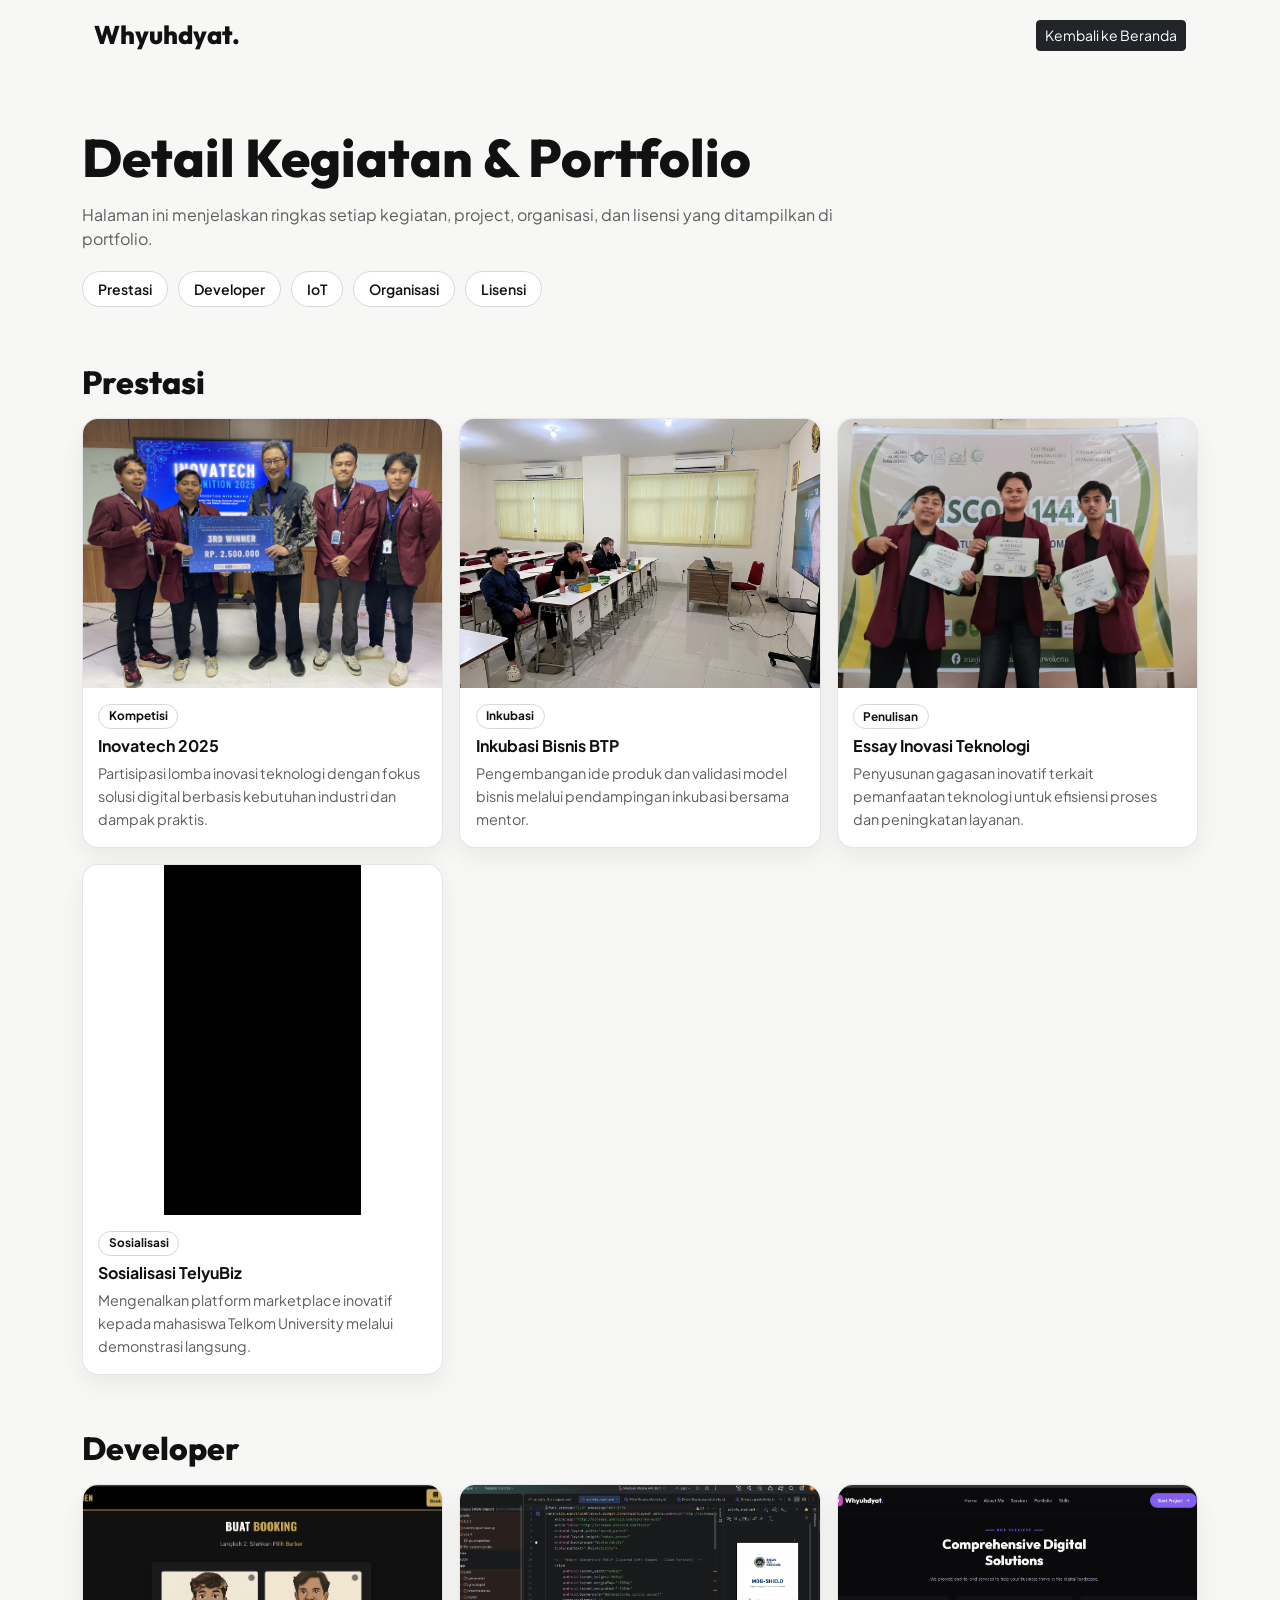
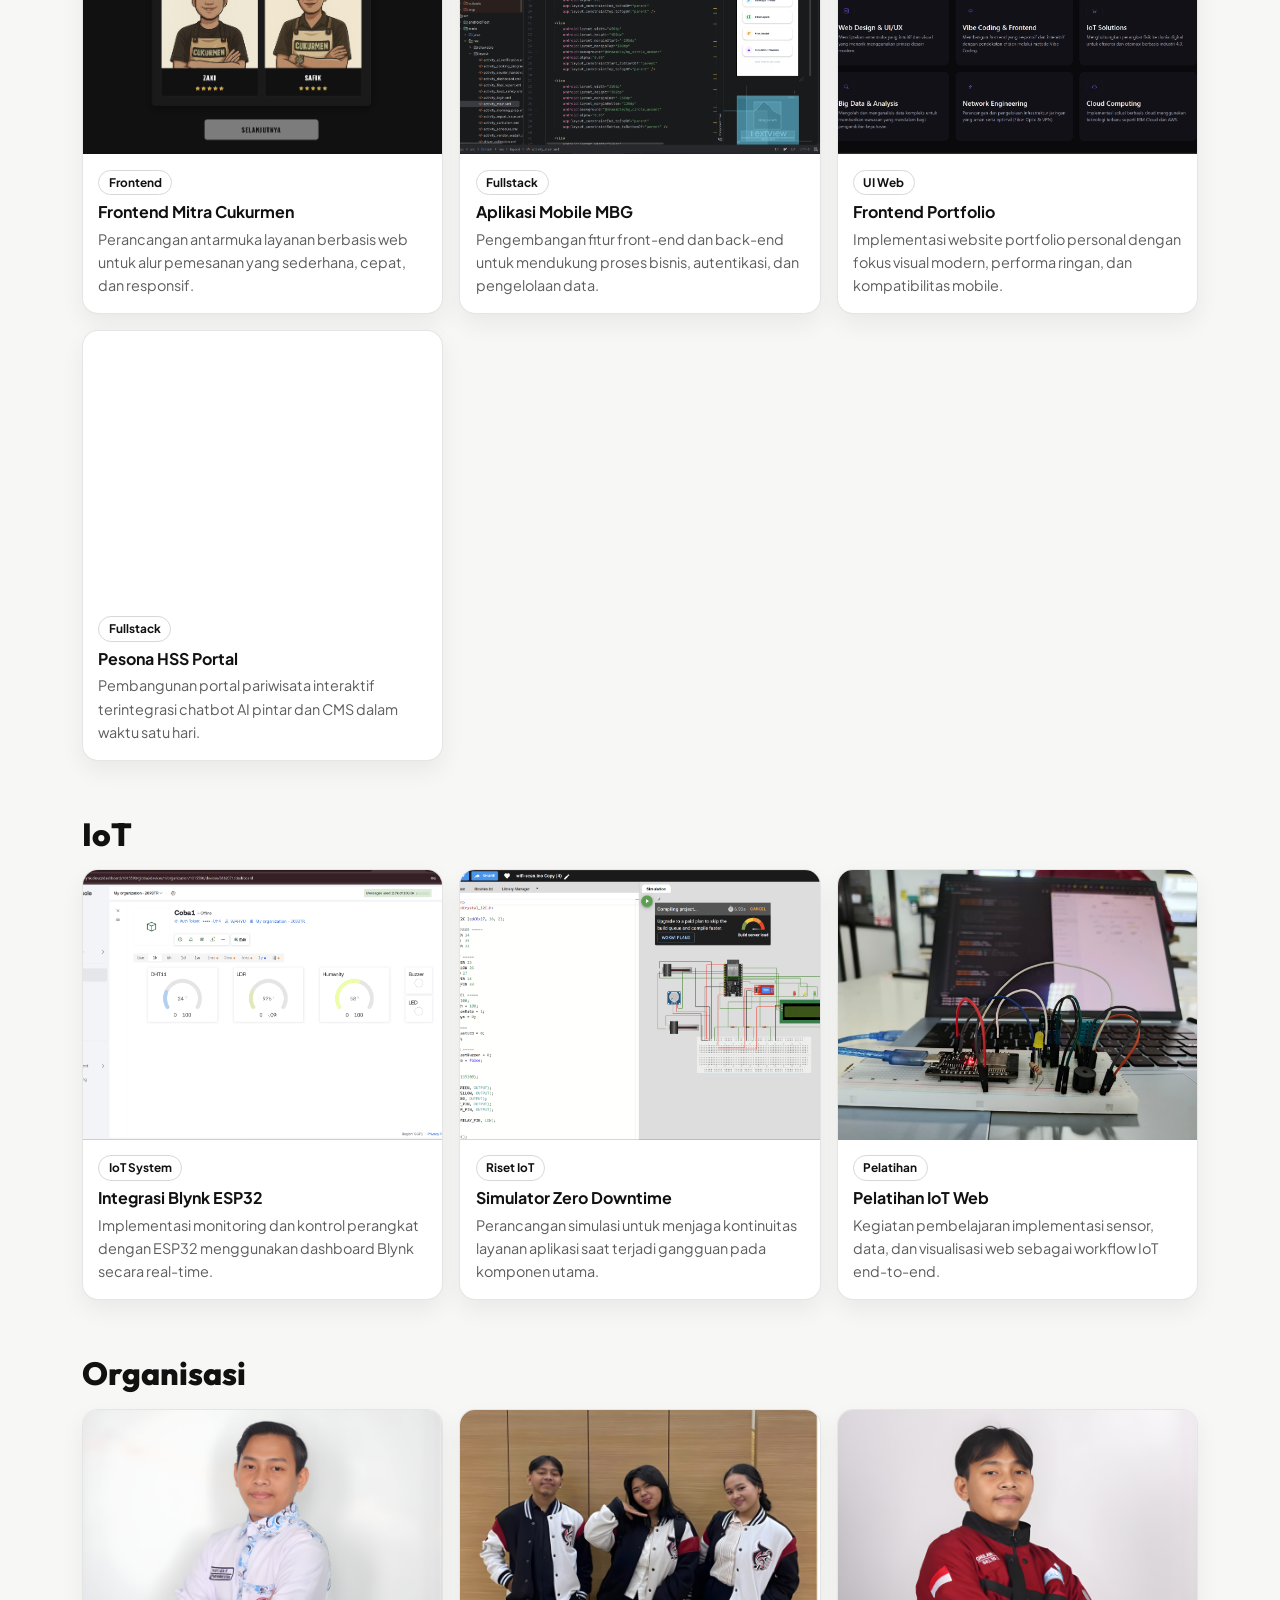
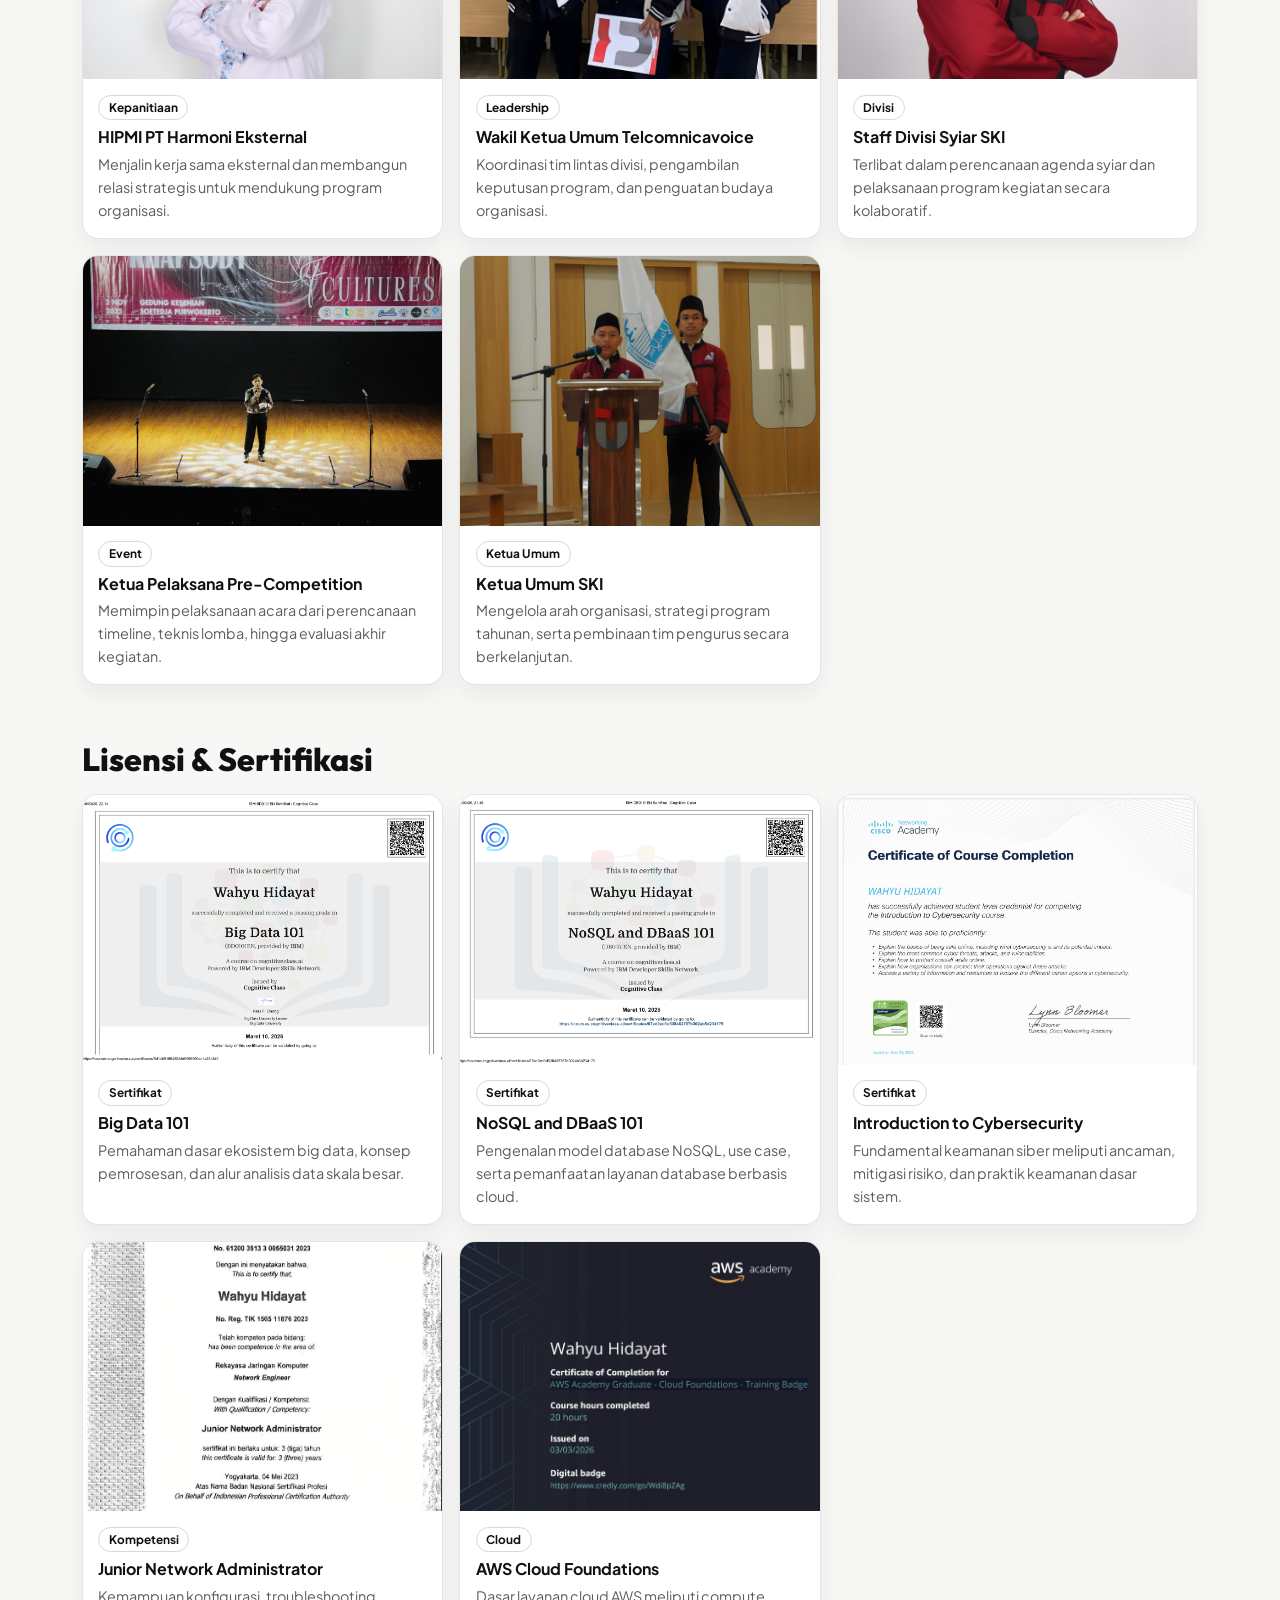
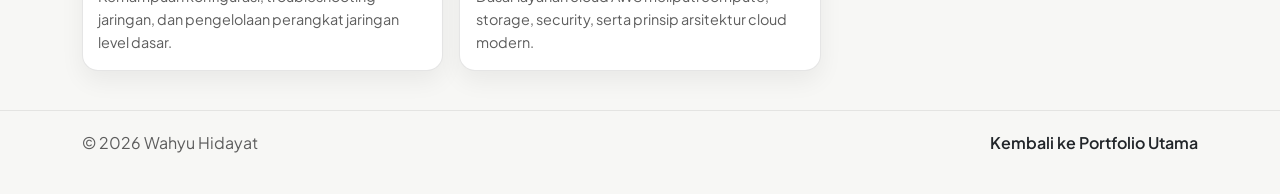
==== commit db1e8ac3: "update" ====
--- a/kegiatan.html
+++ b/kegiatan.html
@@ -301,6 +301,14 @@
                 ringan, dan kompatibilitas mobile.</p>
             </div>
           </article>
+          <article class="activity-card">
+            <video src="Image/hss.mp4" autoplay muted loop playsinline style="width: 100%; aspect-ratio: 4 / 3; object-fit: cover; display: block;"></video>
+            <div class="activity-body">
+              <span class="activity-meta">Fullstack</span>
+              <h3 class="activity-title">Pesona HSS Portal</h3>
+              <p class="activity-desc">Pembangunan portal pariwisata interaktif terintegrasi chatbot AI pintar dan CMS dalam waktu satu hari.</p>
+            </div>
+          </article>
         </div>
       </div>
     </section>
